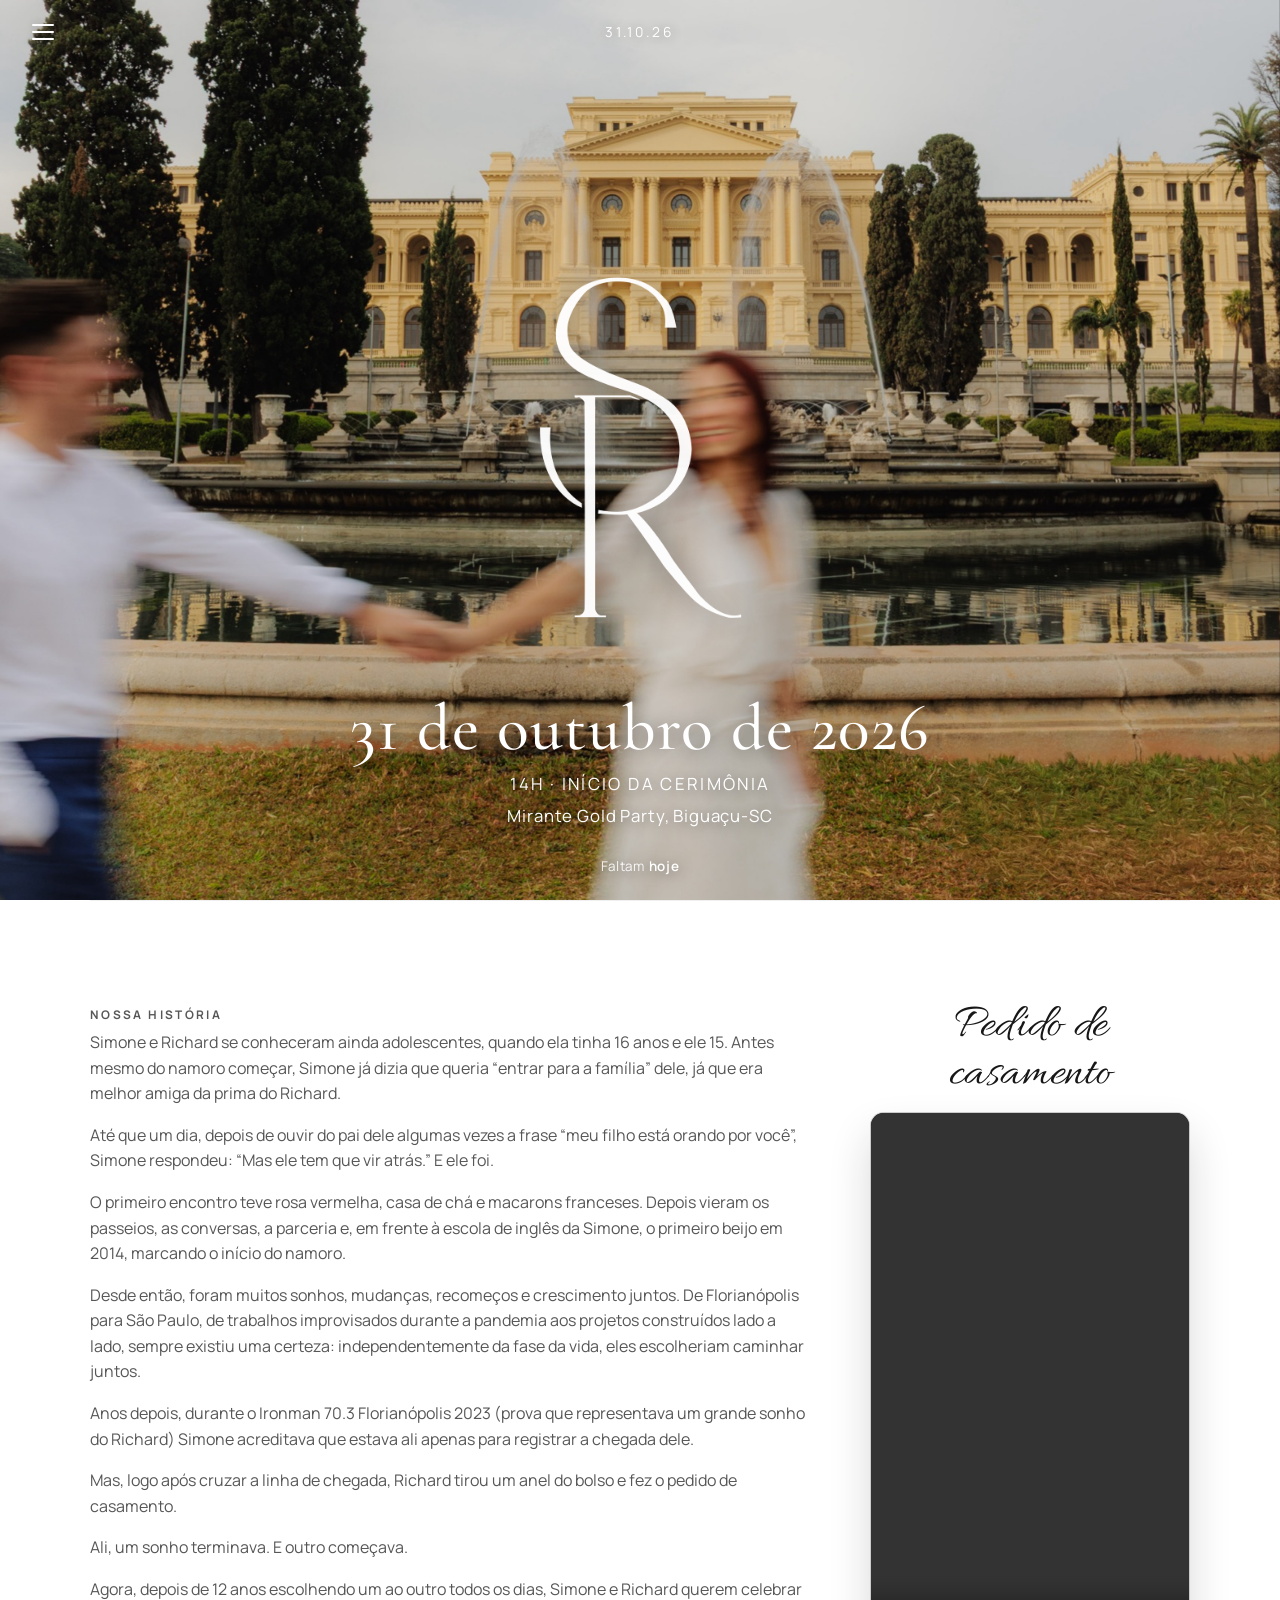
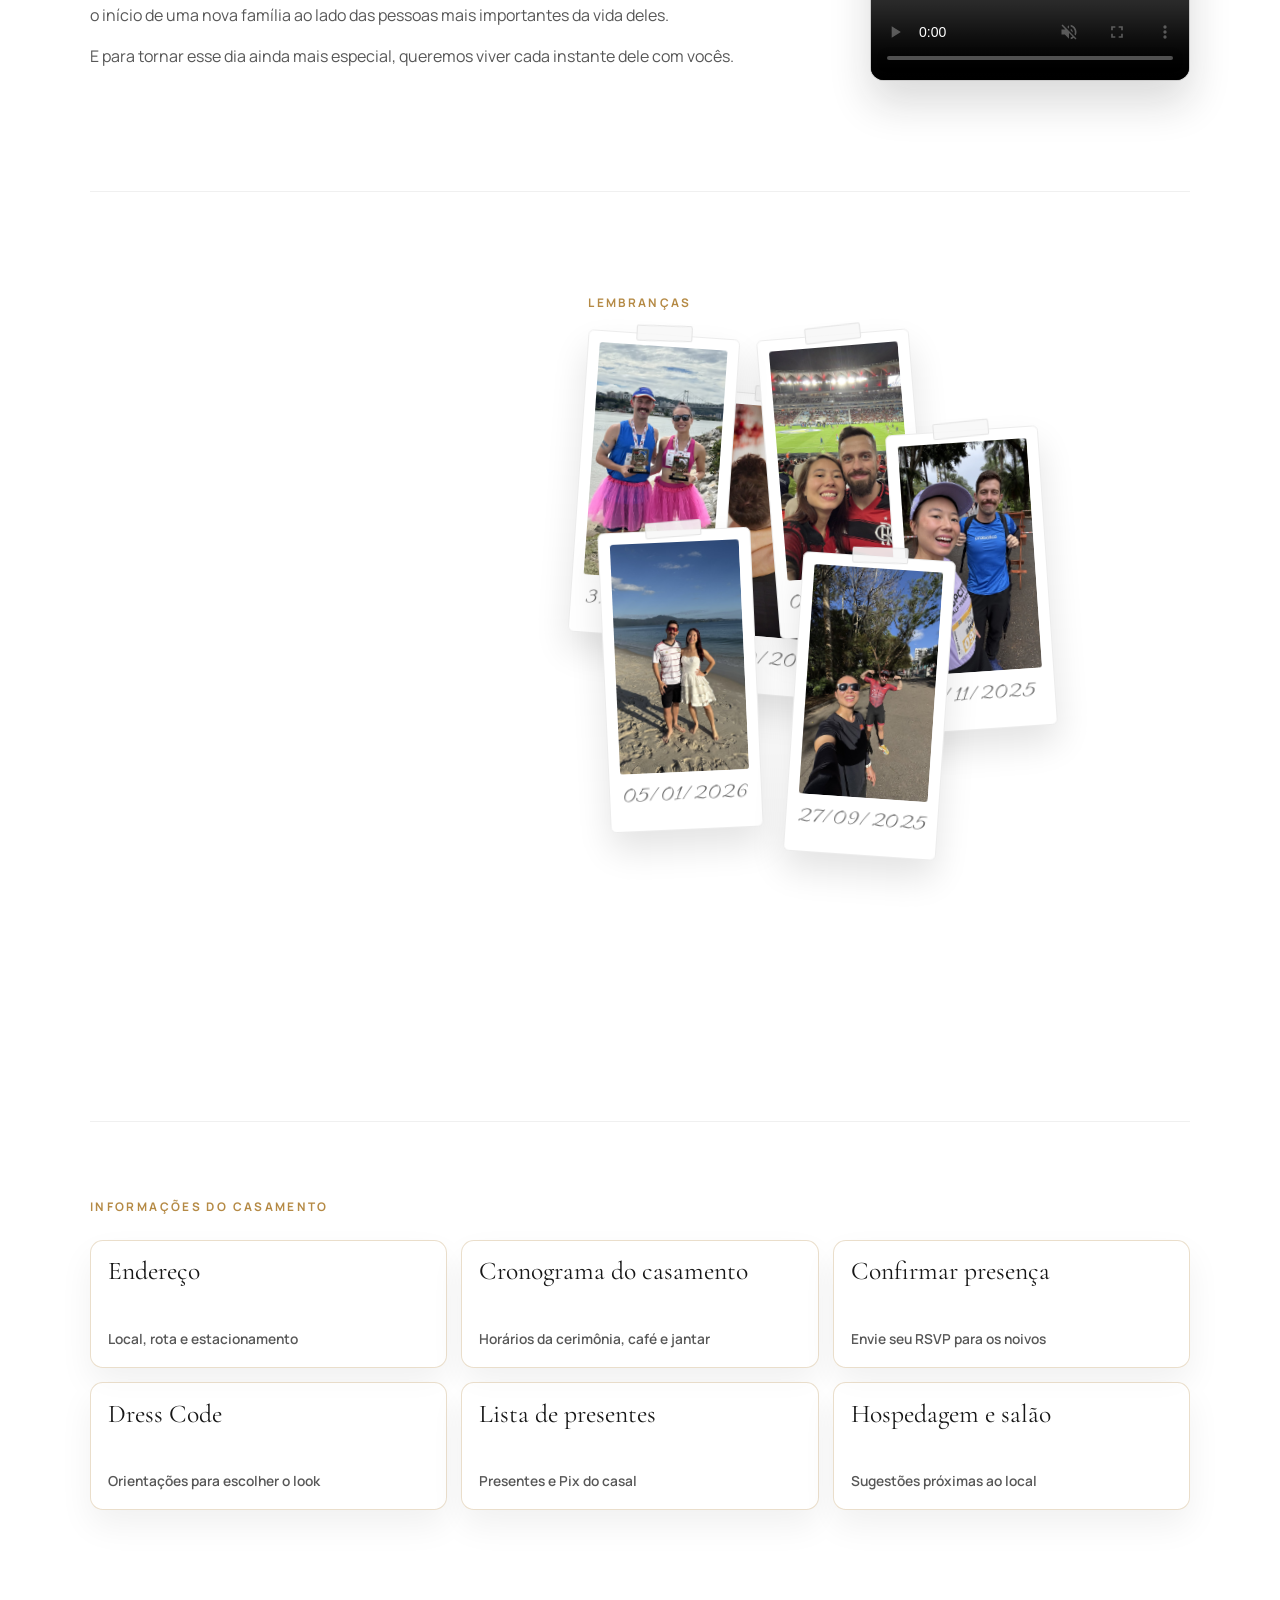
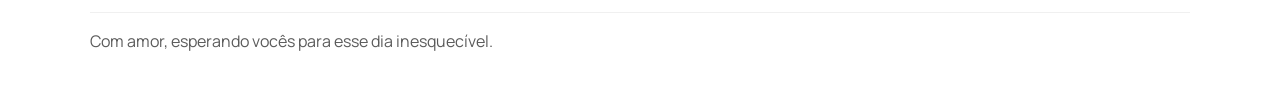
==== index.html @ 77980210 "Remove margens do slideshow da capa" ====
<!doctype html>
<html lang="pt-BR">
  <head>
    <meta charset="UTF-8" />
    <meta name="viewport" content="width=device-width, initial-scale=1.0" />
    <title>Nosso Casamento</title>
    <link rel="icon" type="image/png" href="assets/images/favicon-monograma-circulo.png" />
    <meta
      name="description"
      content="Site oficial do nosso casamento com programação, confirmação de presença, hospedagem, dress code e lista de presentes."
    />
    <link rel="preconnect" href="https://fonts.googleapis.com" />
    <link rel="preconnect" href="https://fonts.gstatic.com" crossorigin />
    <link
      href="https://fonts.googleapis.com/css2?family=Allura&family=Cormorant+Garamond:wght@400;500;600;700&family=Manrope:wght@400;500;600;700&display=swap"
      rel="stylesheet"
    />
    <link rel="stylesheet" href="styles.css?v=20260805-5" />
  </head>
  <body class="home-page">
    <header class="topbar">
      <button
        class="menu-toggle"
        id="menu-toggle"
        type="button"
        aria-label="Abrir menu"
        aria-controls="site-menu"
        aria-expanded="false"
      >
        <span></span>
        <span></span>
        <span></span>
      </button>
      <p class="topbar-date">31.10.26</p>
      <span class="topbar-spacer" aria-hidden="true"></span>
    </header>

    <div class="menu-overlay" id="menu-overlay"></div>
    <aside class="side-menu" id="site-menu" aria-hidden="true">
      <div class="side-menu-head">
        <p>Menu</p>
        <button id="menu-close" type="button" class="menu-close" aria-label="Fechar menu">
          Fechar
        </button>
      </div>
      <nav class="side-nav">
        <a href="nossa-historia.html">Nossa história</a>
        <a href="endereco.html">Endereço</a>
        <a href="cronograma-casamento.html">Cronograma do casamento</a>
        <a href="confirmar-presenca.html">Confirmar presença</a>
        <a href="dress-code.html">Dress Code</a>
        <a href="lista-presentes.html">Lista de presentes</a>
        <a href="hospedagem-salao.html">Hospedagem e salão</a>
      </nav>
    </aside>

    <main>
      <section id="inicio" class="hero">
        <div class="hero-slideshow" id="hero-slideshow" aria-hidden="true"></div>
        <img
          src="assets/images/monograma-branco.png"
          alt="Monograma do casal"
          class="hero-monogram"
          id="hero-monogram"
        />
        <div class="hero-copy">
          <h1 class="hero-date-title">31 de outubro de 2026</h1>
          <p class="hero-time">14h · início da cerimônia</p>
          <p class="hero-subtitle">Mirante Gold Party, Biguaçu-SC</p>
        </div>
        <p class="hero-countdown">Faltam <span id="countdown">carregando...</span></p>
      </section>

      <section id="nossa-historia" class="section story">
        <div class="story-layout">
          <div class="story-text reveal">
            <p class="eyebrow">Nossa história</p>
            <p>
              Simone e Richard se conheceram ainda adolescentes, quando ela tinha
              16 anos e ele 15. Antes mesmo do namoro começar, Simone já dizia que
              queria “entrar para a família” dele, já que era melhor amiga da
              prima do Richard.
            </p>
            <p>
              Até que um dia, depois de ouvir do pai dele algumas vezes a frase
              “meu filho está orando por você”, Simone respondeu: “Mas ele tem que
              vir atrás.” E ele foi.
            </p>
            <p>
              O primeiro encontro teve rosa vermelha, casa de chá e macarons
              franceses. Depois vieram os passeios, as conversas, a parceria e, em
              frente à escola de inglês da Simone, o primeiro beijo em 2014,
              marcando o início do namoro.
            </p>
            <p>
              Desde então, foram muitos sonhos, mudanças, recomeços e crescimento
              juntos. De Florianópolis para São Paulo, de trabalhos improvisados
              durante a pandemia aos projetos construídos lado a lado, sempre
              existiu uma certeza: independentemente da fase da vida, eles
              escolheriam caminhar juntos.
            </p>
            <p>
              Anos depois, durante o Ironman 70.3 Florianópolis 2023 (prova que
              representava um grande sonho do Richard) Simone acreditava que estava
              ali apenas para registrar a chegada dele.
            </p>
            <p>
              Mas, logo após cruzar a linha de chegada, Richard tirou um anel do
              bolso e fez o pedido de casamento.
            </p>
            <p>
              Ali, um sonho terminava. E outro começava.
            </p>
            <p>
              Agora, depois de 12 anos escolhendo um ao outro todos os dias, Simone
              e Richard querem celebrar o início de uma nova família ao lado das
              pessoas mais importantes da vida deles.
            </p>
            <p>
              E para tornar esse dia ainda mais especial, queremos viver cada
              instante dele com vocês.
            </p>
          </div>
          <figure class="proposal-video reveal delay-1">
            <figcaption>Pedido de casamento</figcaption>
            <video
              src="pedido de casamento.mp4"
              controls
              autoplay
              muted
              loop
              preload="metadata"
              playsinline
              aria-label="Vídeo do pedido de casamento"
            ></video>
          </figure>
        </div>
      </section>

      <section class="section memories-section reveal" aria-label="Lembranças do casal">
        <p class="eyebrow">Lembranças</p>
        <div class="memories">
          <figure class="memory-card memory-card-empty">
            <img class="memory-image" data-memory-photo alt="" />
            <p></p>
          </figure>
          <figure class="memory-card memory-card-empty">
            <img class="memory-image" data-memory-photo alt="" />
            <p></p>
          </figure>
          <figure class="memory-card memory-card-empty">
            <img class="memory-image" data-memory-photo alt="" />
            <p></p>
          </figure>
          <figure class="memory-card memory-card-empty">
            <img class="memory-image" data-memory-photo alt="" />
            <p></p>
          </figure>
          <figure class="memory-card memory-card-empty">
            <img class="memory-image" data-memory-photo alt="" />
            <p></p>
          </figure>
          <figure class="memory-card memory-card-empty">
            <img class="memory-image" data-memory-photo alt="" />
            <p></p>
          </figure>
        </div>
      </section>

      <section class="section home-links reveal" aria-label="Informações do casamento">
        <p class="eyebrow">Informações do casamento</p>
        <div class="home-links-grid">
          <a class="home-link-card" href="endereco.html">
            <span>Endereço</span>
            <strong>Local, rota e estacionamento</strong>
          </a>
          <a class="home-link-card" href="cronograma-casamento.html">
            <span>Cronograma do casamento</span>
            <strong>Horários da cerimônia, café e jantar</strong>
          </a>
          <a class="home-link-card" href="confirmar-presenca.html">
            <span>Confirmar presença</span>
            <strong>Envie seu RSVP para os noivos</strong>
          </a>
          <a class="home-link-card" href="dress-code.html">
            <span>Dress Code</span>
            <strong>Orientações para escolher o look</strong>
          </a>
          <a class="home-link-card" href="lista-presentes.html">
            <span>Lista de presentes</span>
            <strong>Presentes e Pix do casal</strong>
          </a>
          <a class="home-link-card" href="hospedagem-salao.html">
            <span>Hospedagem e salão</span>
            <strong>Sugestões próximas ao local</strong>
          </a>
        </div>
      </section>

    </main>

    <footer class="site-footer">
      <p>Com amor, esperando vocês para esse dia inesquecível.</p>
    </footer>

    <script src="script.js?v=20260805-5"></script>
  </body>
</html>
---- styles.css ----
:root {
  --white: #ffffff;
  --black: #171717;
  --text-soft: #575757;
  --line: #e8e8e8;
  --rose: #e5c1c8;
  --rose-deep: #caa2ac;
  --navy-soft: #d8e0f5;
  --gold: #b58a45;
  --section-spacing: clamp(4rem, 8vw, 7rem);
  --radius-lg: 1rem;
  --radius-xl: 1.3rem;
  --shadow-soft: 0 20px 45px rgba(0, 0, 0, 0.07);
}

*,
*::before,
*::after {
  box-sizing: border-box;
}

html {
  scroll-behavior: smooth;
}

body {
  margin: 0;
  font-family: "Manrope", "Avenir Next", "Segoe UI", sans-serif;
  background: linear-gradient(
    145deg,
    #ffffff 0%,
    #f7ecef 34%,
    #eef2fb 66%,
    #f6eee0 100%
  );
  background-attachment: fixed;
  color: var(--black);
  line-height: 1.6;
}

body.menu-open {
  overflow: hidden;
}

img {
  display: block;
  max-width: 100%;
}

h1,
h2,
h3 {
  margin: 0 0 0.8rem;
  line-height: 1.1;
  font-family: "Cormorant Garamond", Georgia, serif;
}

h1 {
  font-size: clamp(2.2rem, 7vw, 4.3rem);
}

h2 {
  font-size: clamp(1.9rem, 4vw, 3rem);
}

h3 {
  font-size: clamp(1.3rem, 2.8vw, 2rem);
}

p {
  margin: 0 0 1rem;
}

main {
  overflow: clip;
}

.detail-main {
  min-height: 100vh;
  padding-top: 4rem;
}

.topbar {
  position: fixed;
  top: 0;
  left: 0;
  right: 0;
  z-index: 100;
  height: 4rem;
  padding: 0 clamp(1rem, 3vw, 2rem);
  display: grid;
  grid-template-columns: 44px 1fr 44px;
  align-items: center;
  background: rgba(255, 255, 255, 0.94);
  border-bottom: 1px solid var(--line);
  backdrop-filter: blur(8px);
}

.menu-toggle {
  width: 44px;
  height: 44px;
  border: 0;
  background: transparent;
  display: inline-flex;
  flex-direction: column;
  justify-content: center;
  gap: 5px;
  cursor: pointer;
  padding: 0;
}

.menu-toggle span {
  width: 22px;
  height: 2px;
  background: #000;
  border-radius: 999px;
  transition: transform 0.24s ease, opacity 0.24s ease;
}

body.menu-open .menu-toggle span:nth-child(1) {
  transform: translateY(7px) rotate(45deg);
}

body.menu-open .menu-toggle span:nth-child(2) {
  opacity: 0;
}

body.menu-open .menu-toggle span:nth-child(3) {
  transform: translateY(-7px) rotate(-45deg);
}

.topbar-date {
  margin: 0;
  text-align: center;
  font-size: 0.86rem;
  letter-spacing: 0.22em;
  text-transform: uppercase;
  color: #444;
  text-decoration: none;
}

.topbar-spacer {
  width: 44px;
  height: 44px;
}

.home-page.is-over-hero .topbar {
  background: transparent;
  border-bottom: 0;
  backdrop-filter: none;
}

.home-page.is-over-hero .menu-toggle span {
  background: #fff;
  box-shadow: 0 1px 8px rgba(0, 0, 0, 0.3);
}

.home-page.is-over-hero .topbar-date {
  color: #fff;
  text-shadow: 0 1px 12px rgba(0, 0, 0, 0.42);
}

.menu-overlay {
  position: fixed;
  inset: 0;
  z-index: 70;
  background: rgba(18, 18, 18, 0.34);
  opacity: 0;
  pointer-events: none;
  transition: opacity 0.24s ease;
}

.side-menu {
  position: fixed;
  top: 0;
  left: 0;
  z-index: 80;
  width: min(88vw, 330px);
  height: 100%;
  background: #fff;
  border-right: 1px solid var(--line);
  transform: translateX(-105%);
  transition: transform 0.26s ease;
  display: flex;
  flex-direction: column;
  padding: 1.2rem 1rem 1.4rem;
}

body.menu-open .side-menu {
  transform: translateX(0);
}

body.menu-open .menu-overlay {
  opacity: 1;
  pointer-events: auto;
}

.side-menu-head {
  display: flex;
  justify-content: space-between;
  align-items: center;
  padding: 0.35rem 0.25rem 1.1rem;
  border-bottom: 1px solid var(--line);
}

.side-menu-head p {
  margin: 0;
  font-family: "Cormorant Garamond", serif;
  font-size: 1.5rem;
}

.menu-close {
  border: 0;
  background: transparent;
  color: #222;
  font-size: 0.9rem;
  cursor: pointer;
}

.side-nav {
  display: grid;
  gap: 0.45rem;
  margin-top: 1rem;
}

.side-nav a {
  color: #1c1c1c;
  text-decoration: none;
  padding: 0.7rem 0.75rem;
  border-radius: 0.7rem;
  border: 1px solid transparent;
  transition: border-color 0.22s ease, background 0.22s ease;
}

.side-nav a:hover,
.side-nav a:focus-visible,
.side-nav a[aria-current="page"] {
  border-color: #d8d8d8;
  background: #fafafa;
}

.hero {
  position: relative;
  min-height: 100vh;
  padding-top: 4rem;
  display: grid;
  place-items: center;
  background: transparent;
  overflow: hidden;
  isolation: isolate;
}

.hero-collage {
  position: absolute;
  inset: 0;
  z-index: 1;
  pointer-events: none;
}

.hero-slideshow {
  position: absolute;
  inset: 0;
  z-index: 1;
  pointer-events: none;
  background: #111;
}

.hero-slide {
  position: absolute;
  inset: 0;
  margin: 0;
  opacity: 0;
  transition: opacity 1.35s ease;
  will-change: opacity;
}

.hero-slide.is-active {
  opacity: 1;
}

.hero-slide img {
  display: block;
  width: 100%;
  height: 100%;
  object-fit: cover;
  object-position: center;
}

.hero-photo {
  --photo-x: 0px;
  --photo-y: 0px;
  --photo-r: 0deg;
  --hero-frame-pad: 0.4rem;
  --hero-frame-radius: 0.65rem;
  --hero-image-radius: 0.34rem;
  --hero-frame-border: 1px;
  position: absolute;
  top: 0;
  left: 0;
  margin: 0;
  padding: var(--hero-frame-pad);
  border-radius: var(--hero-frame-radius);
  border: var(--hero-frame-border) solid rgba(255, 255, 255, 0.72);
  background: rgba(255, 255, 255, 0.58);
  box-shadow: 0 12px 28px rgba(23, 23, 23, 0.2);
  transform: translate(var(--photo-x), var(--photo-y)) rotate(var(--photo-r));
  transform-origin: center;
  overflow: hidden;
  opacity: 1;
}

.hero-photo img {
  width: 100%;
  height: 100%;
  object-fit: contain;
  object-position: center;
  border-radius: var(--hero-image-radius);
  background: rgba(255, 255, 255, 0.35);
  filter: saturate(0.94) contrast(0.96);
}

.hero-smoke {
  position: absolute;
  inset: 0;
  z-index: 2;
  pointer-events: none;
  background:
    radial-gradient(circle at 12% 18%, rgba(255, 255, 255, 0.74), transparent 45%),
    radial-gradient(circle at 86% 22%, rgba(255, 255, 255, 0.68), transparent 43%),
    radial-gradient(circle at 52% 68%, rgba(255, 255, 255, 0.64), transparent 52%),
    linear-gradient(
      180deg,
      rgba(255, 255, 255, 0.42) 0%,
      rgba(255, 255, 255, 0.56) 45%,
      rgba(255, 255, 255, 0.64) 100%
    );
  backdrop-filter: blur(2.2px);
}

.hero-monogram {
  position: absolute;
  top: 50%;
  left: 50%;
  width: min(55vw, 440px);
  transform: translate(-50%, -50%);
  transform-origin: center;
  transition: transform 0.2s linear, opacity 0.2s linear;
  opacity: 0.96;
  z-index: 3;
  filter: drop-shadow(0 2px 14px rgba(0, 0, 0, 0.42));
}

.hero-copy {
  margin-top: min(62vh, 36rem);
  text-align: center;
  position: relative;
  z-index: 4;
}

.hero-date-title {
  margin-bottom: 0.4rem;
  font-size: clamp(2rem, 5.8vw, 4.1rem);
  letter-spacing: 0.02em;
  font-weight: 500;
  color: #fff;
  text-shadow: 0 2px 18px rgba(0, 0, 0, 0.48);
}

.hero-time {
  margin: 0 0 0.35rem;
  font-size: clamp(0.9rem, 1.9vw, 1.05rem);
  letter-spacing: 0.14em;
  text-transform: uppercase;
  color: #fff;
  text-shadow: 0 2px 14px rgba(0, 0, 0, 0.48);
}

.hero-eyebrow {
  margin: 0 0 0.2rem;
  text-transform: uppercase;
  letter-spacing: 0.22em;
  font-size: 0.74rem;
  color: #5f5f5f;
}

.hero-subtitle {
  margin: 0;
  font-size: clamp(0.9rem, 2vw, 1.05rem);
  letter-spacing: 0.05em;
  color: #fff;
  text-shadow: 0 2px 14px rgba(0, 0, 0, 0.48);
}

.hero-countdown {
  position: absolute;
  bottom: 1.4rem;
  margin: 0;
  font-size: 0.84rem;
  color: rgba(255, 255, 255, 0.9);
  letter-spacing: 0.05em;
  z-index: 4;
  text-shadow: 0 2px 14px rgba(0, 0, 0, 0.5);
}

.hero-countdown span {
  color: #fff;
  font-weight: 600;
}

.section {
  width: min(1100px, 92vw);
  margin: 0 auto;
  padding: var(--section-spacing) 0;
  border-top: 1px solid #f0f0f0;
  scroll-margin-top: 5rem;
}

.detail-section {
  border-top: 0;
}

.tab-section[hidden] {
  display: none;
}

.section.is-active {
  animation: tabSectionEnter 0.42s ease both;
}

@keyframes tabSectionEnter {
  from {
    opacity: 0;
    transform: translateY(14px);
  }

  to {
    opacity: 1;
    transform: translateY(0);
  }
}

.eyebrow {
  margin: 0 0 0.3rem;
  font-size: 0.74rem;
  letter-spacing: 0.2em;
  text-transform: uppercase;
  color: var(--gold);
  font-weight: 700;
}

.intro {
  max-width: 68ch;
  color: var(--text-soft);
}

.story {
  display: block;
}

.story-layout {
  display: grid;
  grid-template-columns: minmax(0, 1fr) minmax(230px, 320px);
  gap: clamp(1.6rem, 4vw, 3.4rem);
  align-items: center;
}

.story-text {
  max-width: 720px;
}

.story-text p {
  color: var(--text-soft);
}

.proposal-video {
  width: min(100%, 320px);
  margin: 0;
  justify-self: center;
  position: sticky;
  top: 5.4rem;
  text-align: center;
}

.proposal-video figcaption {
  margin: 0 0 0.8rem;
  font-family: "Allura", "Brush Script MT", cursive;
  font-size: clamp(2rem, 4vw, 3rem);
  line-height: 1;
  color: #171717;
}

.proposal-video video {
  width: 100%;
  aspect-ratio: 9 / 16;
  object-fit: cover;
  border-radius: 0.85rem;
  border: 1px solid rgba(255, 255, 255, 0.78);
  background: #111;
  box-shadow: 0 22px 42px rgba(23, 23, 23, 0.16);
}

.home-links {
  padding-top: clamp(3rem, 6vw, 5rem);
}

.home-links h2 {
  max-width: 720px;
}

.home-links-grid {
  display: grid;
  grid-template-columns: repeat(3, minmax(0, 1fr));
  gap: 0.9rem;
  margin-top: 1.4rem;
}

.home-link-card {
  min-height: 128px;
  display: grid;
  align-content: space-between;
  gap: 1rem;
  padding: 1.05rem;
  border: 1px solid rgba(181, 138, 69, 0.28);
  border-radius: 0.8rem;
  background: rgba(255, 255, 255, 0.58);
  color: #171717;
  text-decoration: none;
  box-shadow: 0 16px 34px rgba(23, 23, 23, 0.06);
  transition: transform 0.22s ease, border-color 0.22s ease, background 0.22s ease;
}

.home-link-card:hover,
.home-link-card:focus-visible {
  transform: translateY(-3px);
  border-color: rgba(181, 138, 69, 0.58);
  background: rgba(255, 255, 255, 0.82);
}

.home-link-card span {
  font-family: "Cormorant Garamond", Georgia, serif;
  font-size: clamp(1.35rem, 2vw, 1.75rem);
  line-height: 1.08;
}

.home-link-card strong {
  color: var(--text-soft);
  font-size: 0.86rem;
  font-weight: 600;
}

.memories-section {
  overflow: hidden;
}

.memories-section .eyebrow {
  text-align: center;
}

.memories {
  position: relative;
  min-height: 700px;
  contain: layout paint style;
}

.memory-card {
  position: absolute;
  left: 0;
  top: 0;
  transform: translate3d(
      calc(var(--memory-x, 0px) + var(--memory-float-x, 0px)),
      calc(var(--memory-y, 0px) + var(--memory-float-y, 0px)),
      0
    )
    rotate(calc(var(--memory-rotate, 0deg) + var(--memory-float-rotate, 0deg)))
    scale(var(--memory-scale, 1));
  background: #fff;
  border-radius: 0.35rem;
  padding: 0.68rem 0.68rem 1.35rem;
  border: 1px solid #ececec;
  box-shadow: 0 18px 35px rgba(0, 0, 0, 0.11);
  transition: transform 0.95s cubic-bezier(0.22, 0.84, 0.2, 1), opacity 0.75s ease;
  will-change: transform, opacity;
}

.memory-card::before {
  content: "";
  position: absolute;
  top: -10px;
  left: 50%;
  width: 56px;
  height: 16px;
  border-radius: 2px;
  background: rgba(247, 247, 247, 0.88);
  border: 1px solid rgba(226, 226, 226, 0.9);
  transform: translateX(-50%) rotate(-2deg);
}

.memory-card.memory-card-empty {
  opacity: 0.6;
}

.memory-card.is-fading {
  opacity: 0;
  --memory-scale: 0.95;
}

.memory-image {
  width: var(--photo-width, 210px);
  height: var(--photo-height, auto);
  max-width: 100%;
  max-height: 300px;
  object-fit: contain;
  border-radius: 0.2rem;
  background: #f6f6f6;
  transition: opacity 0.55s ease, filter 0.55s ease, transform 0.55s ease;
  will-change: opacity, filter, transform;
}

.memory-image.is-changing {
  opacity: 0;
  filter: blur(2px);
  transform: scale(0.985);
}

.memory-card p {
  margin: 0.72rem 0 0.08rem;
  font-size: 1.45rem;
  font-family: "Allura", "Brush Script MT", cursive;
  line-height: 1;
  font-weight: 400;
  text-align: center;
  letter-spacing: 0.02em;
  text-transform: none;
  color: #686868;
}

.details-list {
  margin: 0 0 1.4rem;
  padding-left: 1.1rem;
}

.details-list li {
  margin-bottom: 0.35rem;
}

.address-layout {
  display: grid;
  grid-template-columns: minmax(0, 1fr) minmax(280px, 430px);
  gap: clamp(1.3rem, 4vw, 3rem);
  align-items: start;
}

.address-content {
  min-width: 0;
}

.address-photo {
  margin: 0;
  position: sticky;
  top: 5.4rem;
}

.address-photo img {
  width: 100%;
  aspect-ratio: 4 / 5;
  object-fit: cover;
  border-radius: var(--radius-xl);
  border: 1px solid rgba(255, 255, 255, 0.78);
  box-shadow: var(--shadow-soft);
}

.map-card {
  margin-top: 1.2rem;
  overflow: hidden;
  border: 1px solid rgba(232, 232, 232, 0.9);
  border-radius: var(--radius-lg);
  background: #fff;
  box-shadow: var(--shadow-soft);
}

.map-card iframe {
  display: block;
  width: 100%;
  min-height: 310px;
  border: 0;
}

.timeline {
  margin-top: 1.1rem;
  border-left: 1px solid #e5e5e5;
  padding-left: 1.2rem;
}

.timeline-item {
  display: grid;
  grid-template-columns: 80px 1fr;
  gap: 1rem;
  padding: 1rem 0 1.3rem;
  border-bottom: 1px solid #efefef;
}

.timeline-time {
  font-family: "Cormorant Garamond", serif;
  font-size: 1.55rem;
}

.timeline-item p {
  color: var(--text-soft);
}

.rsvp {
  background: #fcfcfc;
  border: 1px solid #ebebeb;
  border-radius: var(--radius-xl);
  padding: clamp(1.3rem, 4vw, 2rem);
}

.rsvp-layout {
  display: grid;
  grid-template-columns: minmax(0, 1fr) minmax(245px, 330px);
  gap: clamp(1.1rem, 3vw, 2rem);
  align-items: start;
}

.rsvp-content {
  min-width: 0;
}

.rsvp-side {
  display: grid;
  gap: 1rem;
}

.rsvp-form {
  max-width: 650px;
  margin-top: 1rem;
  display: grid;
  gap: 0.72rem;
}

.rsvp-form label {
  font-size: 0.9rem;
}

.rsvp-form input,
.rsvp-form select,
.rsvp-form textarea {
  width: 100%;
  font: inherit;
  padding: 0.75rem 0.85rem;
  border: 1px solid #ddd;
  border-radius: 0.64rem;
  background: #fff;
}

.rsvp-form select:disabled,
.rsvp-form button:disabled {
  cursor: not-allowed;
  opacity: 0.45;
}

.field-hint {
  margin: -0.38rem 0 0.15rem;
  color: #686868;
  font-size: 0.82rem;
}

.field-hint.success {
  color: #2f7d4a;
}

.field-hint.error {
  color: #b13e47;
}

.feedback {
  margin: 0.1rem 0 0;
  min-height: 1.4rem;
  font-size: 0.9rem;
}

.feedback.success {
  color: #2f7d4a;
}

.feedback.error {
  color: #b13e47;
}

.rsvp-note {
  margin: 0.2rem 0 0;
  color: #5f5f5f;
  font-size: 0.86rem;
}

.rsvp-deadline {
  margin: 0;
  padding: 1rem 1.1rem;
  border: 1px solid rgba(181, 138, 69, 0.28);
  border-radius: 0.9rem;
  background: rgba(255, 255, 255, 0.72);
  box-shadow: 0 16px 34px rgba(23, 23, 23, 0.06);
  position: sticky;
  top: 5.4rem;
}

.rsvp-deadline span {
  display: block;
  color: var(--gold);
  font-size: 0.74rem;
  font-weight: 700;
  letter-spacing: 0.16em;
  text-transform: uppercase;
}

.rsvp-deadline strong {
  display: block;
  margin-top: 0.35rem;
  font-family: "Cormorant Garamond", Georgia, serif;
  font-size: clamp(1.55rem, 3vw, 2.25rem);
  line-height: 1.05;
}

.rsvp-deadline p {
  margin: 0.65rem 0 0;
  color: var(--text-soft);
}

.rsvp-deadline b {
  color: #171717;
  font-weight: 700;
}

.color-rules {
  display: grid;
  grid-template-columns: repeat(2, minmax(0, 1fr));
  gap: 0.95rem;
  margin-top: 1.2rem;
}

.color-chip {
  min-height: 140px;
  border: 1px solid #ececec;
  border-radius: 0.95rem;
  padding: 1rem;
  display: grid;
  align-content: center;
}

.color-chip span {
  font-size: 0.75rem;
  letter-spacing: 0.14em;
  text-transform: uppercase;
}

.color-chip strong {
  margin-top: 0.35rem;
  font-size: 1.2rem;
}

.avoid-rose {
  background: linear-gradient(140deg, #f5d8de, var(--rose));
}

.avoid-blue {
  background: linear-gradient(140deg, #e1e8f9, var(--navy-soft));
}

.gift-shop {
  display: grid;
  grid-template-columns: repeat(3, minmax(0, 1fr));
  gap: 1rem;
  margin-top: 1.7rem;
}

.gift-shop[hidden] {
  display: none;
}

.gift-product-card,
.suggestion-card {
  border: 1px solid #ebebeb;
  background: #fff;
  border-radius: var(--radius-lg);
  padding: 1.2rem;
  box-shadow: var(--shadow-soft);
}

.gift-product-card {
  min-height: 100%;
  display: grid;
  gap: 0.9rem;
}

.gift-product-media {
  width: 100%;
  aspect-ratio: 1 / 1;
  border-radius: 0.9rem;
  display: grid;
  place-items: center;
  overflow: hidden;
  position: relative;
  isolation: isolate;
  background: #fff;
  border: 1px solid rgba(232, 232, 232, 0.9);
}

.gift-product-media::before {
  content: none;
}

.gift-product-media span {
  width: min(72%, 132px);
  aspect-ratio: 1;
  border-radius: 999px;
  display: grid;
  place-items: center;
  background: rgba(255, 255, 255, 0.54);
  color: rgba(23, 23, 23, 0.78);
  font-family: "Cormorant Garamond", Georgia, serif;
  font-size: clamp(2.2rem, 5vw, 4rem);
  line-height: 1;
  box-shadow: inset 0 0 0 1px rgba(255, 255, 255, 0.65);
}

.gift-product-media img {
  width: 100%;
  height: 100%;
  object-fit: contain;
  padding: 1rem;
}

.gift-product-card h3 {
  margin-bottom: 0;
  font-size: clamp(1.3rem, 2.2vw, 1.75rem);
}

.gift-price {
  margin: -0.35rem 0 0;
  color: var(--gold);
  font-weight: 800;
  letter-spacing: 0.02em;
}

.gift-product-card .btn {
  width: 100%;
  align-self: end;
}

.modal-backdrop {
  position: fixed;
  inset: 0;
  z-index: 60;
  display: grid;
  place-items: center;
  padding: 1.2rem;
  background: rgba(23, 23, 23, 0.42);
  opacity: 0;
  pointer-events: none;
  transition: opacity 0.2s ease;
}

.modal-backdrop.is-open {
  opacity: 1;
  pointer-events: auto;
}

.gift-modal {
  width: min(560px, 100%);
  max-height: min(86vh, 760px);
  overflow: auto;
  position: relative;
  border-radius: var(--radius-xl);
  background: linear-gradient(145deg, #fff, #fff8f9 52%, #f7f9ff);
  border: 1px solid rgba(255, 255, 255, 0.78);
  padding: clamp(1.2rem, 4vw, 2rem);
  box-shadow: 0 26px 80px rgba(23, 23, 23, 0.22);
}

.modal-close {
  position: absolute;
  top: 0.8rem;
  right: 0.8rem;
  width: 2.3rem;
  height: 2.3rem;
  border: 1px solid #e7e7e7;
  border-radius: 999px;
  background: #fff;
  color: #171717;
  font-size: 1.4rem;
  line-height: 1;
  cursor: pointer;
}

.gift-modal-copy {
  color: var(--text-soft);
}

.gift-buyer-label {
  display: block;
  margin: 0.8rem 0 0.38rem;
  font-size: 0.88rem;
  font-weight: 700;
}

.gift-buyer-input {
  width: 100%;
  font: inherit;
  padding: 0.78rem 0.88rem;
  border: 1px solid #ddd;
  border-radius: 0.64rem;
  background: #fff;
}

.gift-payment {
  margin-top: 1rem;
  padding-top: 1rem;
  border-top: 1px solid #eee;
}

.gift-card-payment {
  width: 100%;
}

.gift-card-payment.is-disabled {
  pointer-events: none;
  opacity: 0.48;
}

.gift-pix-area {
  margin-top: 1rem;
}

.pix-copy-row {
  display: grid;
  grid-template-columns: minmax(0, 1fr) auto;
  gap: 0.6rem;
}

.gift-list ul,
.suggestion-card ul {
  margin: 0.75rem 0 0;
  padding-left: 1rem;
}

.suggestion-card li {
  margin-bottom: 0.3rem;
  color: var(--text-soft);
}

.qr-placeholder {
  margin: 1rem 0;
  width: min(230px, 100%);
  aspect-ratio: 1;
  border-radius: 0.8rem;
  border: 1px dashed #b7b7b7;
  background: #fafafa;
  display: grid;
  place-items: center;
  text-align: center;
  padding: 1rem;
}

.qr-placeholder span {
  max-width: 14ch;
  font-size: 0.86rem;
  color: #575757;
  font-weight: 600;
}

.pix-key {
  margin: 0;
  font-size: 0.9rem;
  color: #555;
}

.suggestion-grid {
  display: grid;
  grid-template-columns: repeat(2, minmax(0, 1fr));
  gap: 1rem;
  margin-top: 1rem;
}

.travel-card {
  max-width: 680px;
  margin-top: 1.2rem;
}

.detail-visual-layout {
  display: grid;
  grid-template-columns: minmax(0, 1fr) minmax(280px, 430px);
  gap: clamp(1.3rem, 4vw, 3rem);
  align-items: start;
}

.detail-side-photo {
  margin: 0;
  position: sticky;
  top: 5.4rem;
}

.detail-side-photo img {
  width: 100%;
  aspect-ratio: 4 / 5;
  object-fit: cover;
  border-radius: var(--radius-xl);
  border: 1px solid rgba(255, 255, 255, 0.78);
  box-shadow: var(--shadow-soft);
}

.rsvp-photo {
  position: static;
}

.btn {
  display: inline-flex;
  align-items: center;
  justify-content: center;
  text-decoration: none;
  border: 0;
  border-radius: 999px;
  padding: 0.78rem 1.3rem;
  font-size: 0.92rem;
  font-weight: 600;
  cursor: pointer;
  transition: transform 0.2s ease, background 0.2s ease;
}

.btn:hover,
.btn:focus-visible {
  transform: translateY(-2px);
}

.btn-primary {
  background: #121212;
  color: #fff;
}

.btn-outline {
  border: 1px solid #121212;
  background: transparent;
  color: #121212;
}

.site-footer {
  width: min(1100px, 92vw);
  margin: 0 auto 2rem;
  border-top: 1px solid #f0f0f0;
  padding-top: 1rem;
}

.site-footer p {
  margin: 0;
  color: #5b5b5b;
}

.reveal {
  opacity: 0;
  transform: translateY(18px);
  transition: opacity 0.64s ease, transform 0.64s ease;
}

.reveal.in-view {
  opacity: 1;
  transform: translateY(0);
}

.delay-1 {
  transition-delay: 0.08s;
}

.delay-2 {
  transition-delay: 0.16s;
}

.delay-3 {
  transition-delay: 0.24s;
}

@media (max-width: 1100px) {
  .home-links-grid,
  .gift-shop {
    grid-template-columns: repeat(2, minmax(0, 1fr));
  }
}

@media (max-width: 920px) {
  .hero-monogram {
    width: min(72vw, 380px);
  }

  .hero-copy {
    margin-top: min(56vh, 30rem);
  }

  .story-layout,
  .address-layout,
  .detail-visual-layout,
  .rsvp-layout,
  .suggestion-grid,
  .home-links-grid {
    grid-template-columns: 1fr;
  }

  .proposal-video,
  .address-photo,
  .detail-side-photo,
  .rsvp-deadline {
    width: min(100%, 300px);
    position: static;
  }

  .address-photo {
    width: 100%;
    max-width: 520px;
  }

  .detail-side-photo {
    width: 100%;
    max-width: 520px;
  }

  .address-photo img,
  .detail-side-photo img {
    aspect-ratio: 4 / 3;
  }

  .rsvp-deadline {
    width: 100%;
    max-width: 650px;
  }

  .memories {
    min-height: auto;
    display: grid;
    grid-template-columns: repeat(2, minmax(0, 1fr));
    gap: 0.85rem;
  }

  .memory-card {
    position: relative;
    width: 100%;
    --photo-width: 100%;
    --photo-height: auto;
    top: auto;
    left: auto;
    transform: none !important;
  }

  .color-rules {
    grid-template-columns: 1fr;
  }
}

@media (max-width: 560px) {
  .topbar {
    height: 3.8rem;
  }

  .topbar-date {
    font-size: 0.78rem;
    letter-spacing: 0.16em;
  }

  .hero-monogram {
    width: min(84vw, 350px);
  }

  .hero-copy {
    margin-top: min(58vh, 27rem);
    padding-inline: 0.5rem;
  }

  .hero-date-title {
    font-size: clamp(1.8rem, 10vw, 2.6rem);
  }

  .hero-countdown {
    font-size: 0.78rem;
  }

  .home-link-card {
    min-height: 112px;
  }

  .gift-shop {
    grid-template-columns: 1fr;
  }

  .pix-copy-row {
    grid-template-columns: 1fr;
  }

  .timeline-item {
    grid-template-columns: 70px 1fr;
  }

  .memories {
    grid-template-columns: 1fr;
  }
}

@media (prefers-reduced-motion: reduce) {
  .memory-card,
  .memory-image {
    transition: none !important;
  }
}
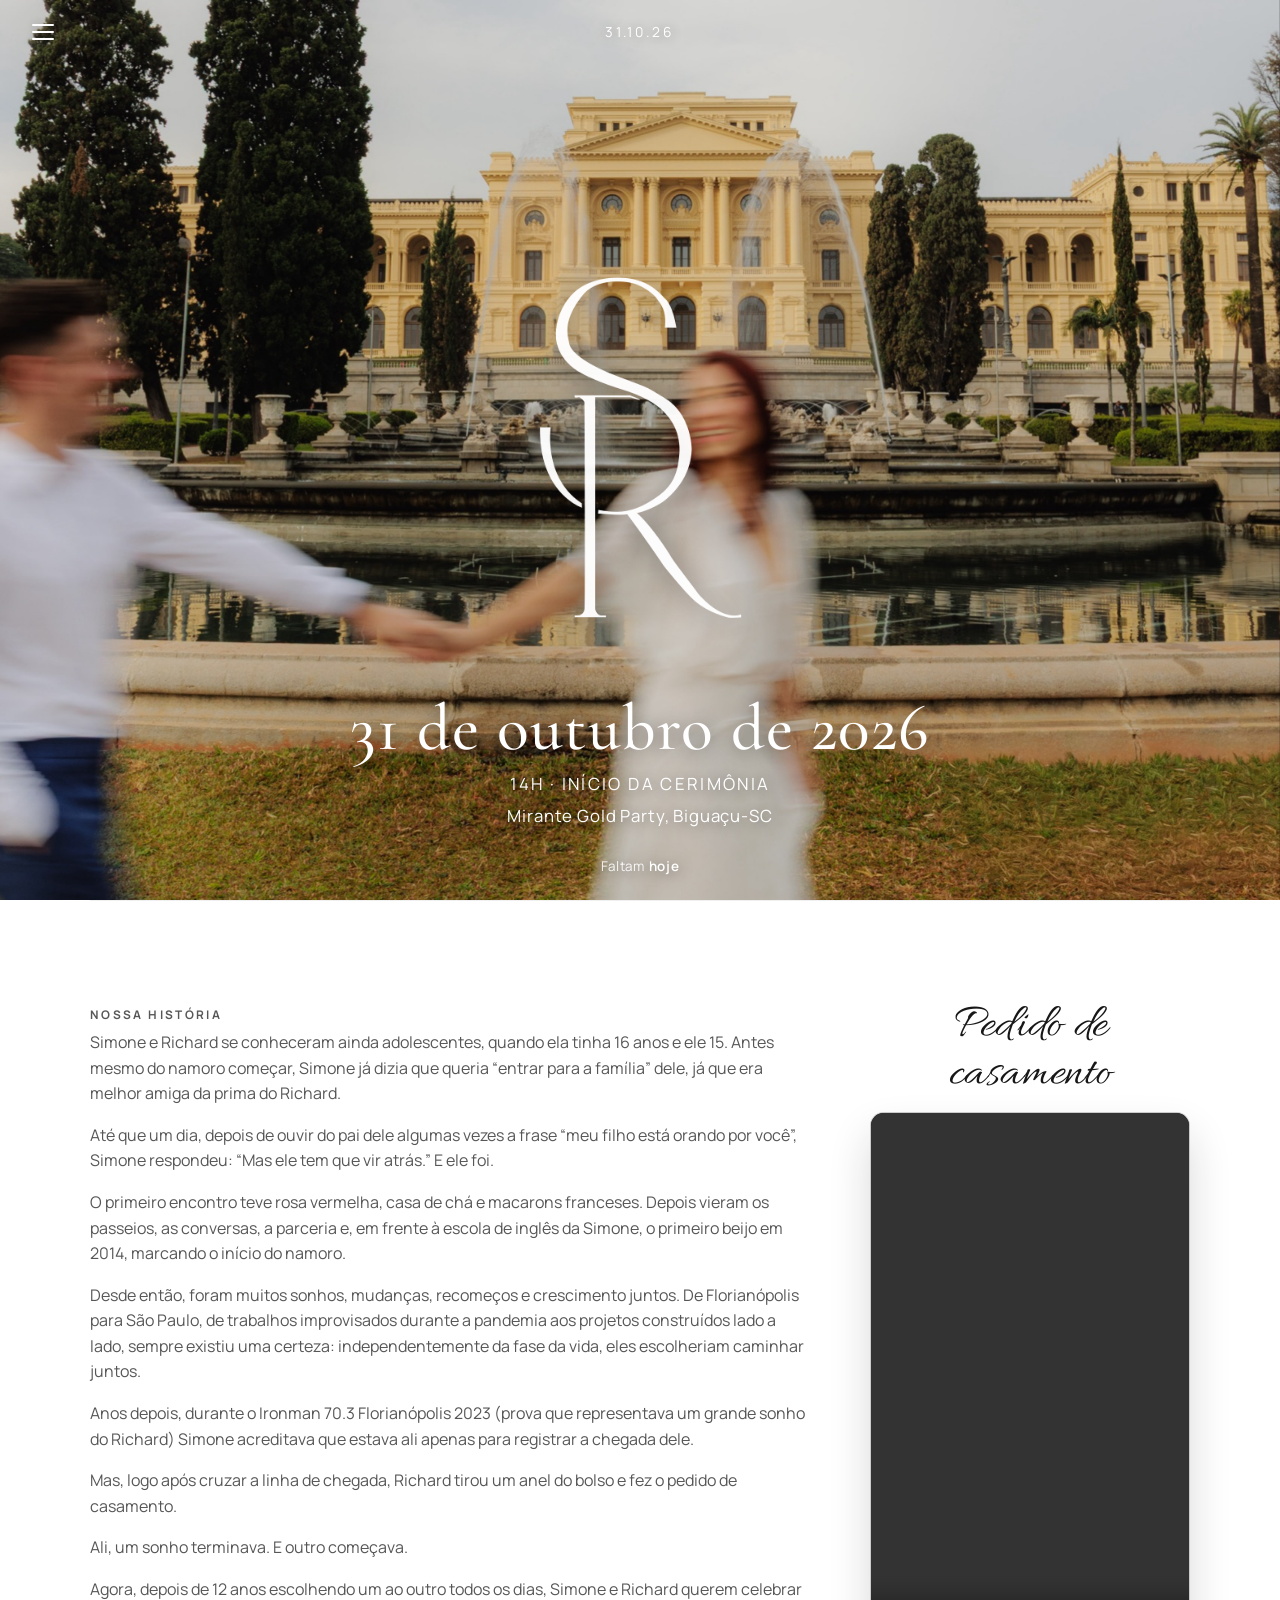
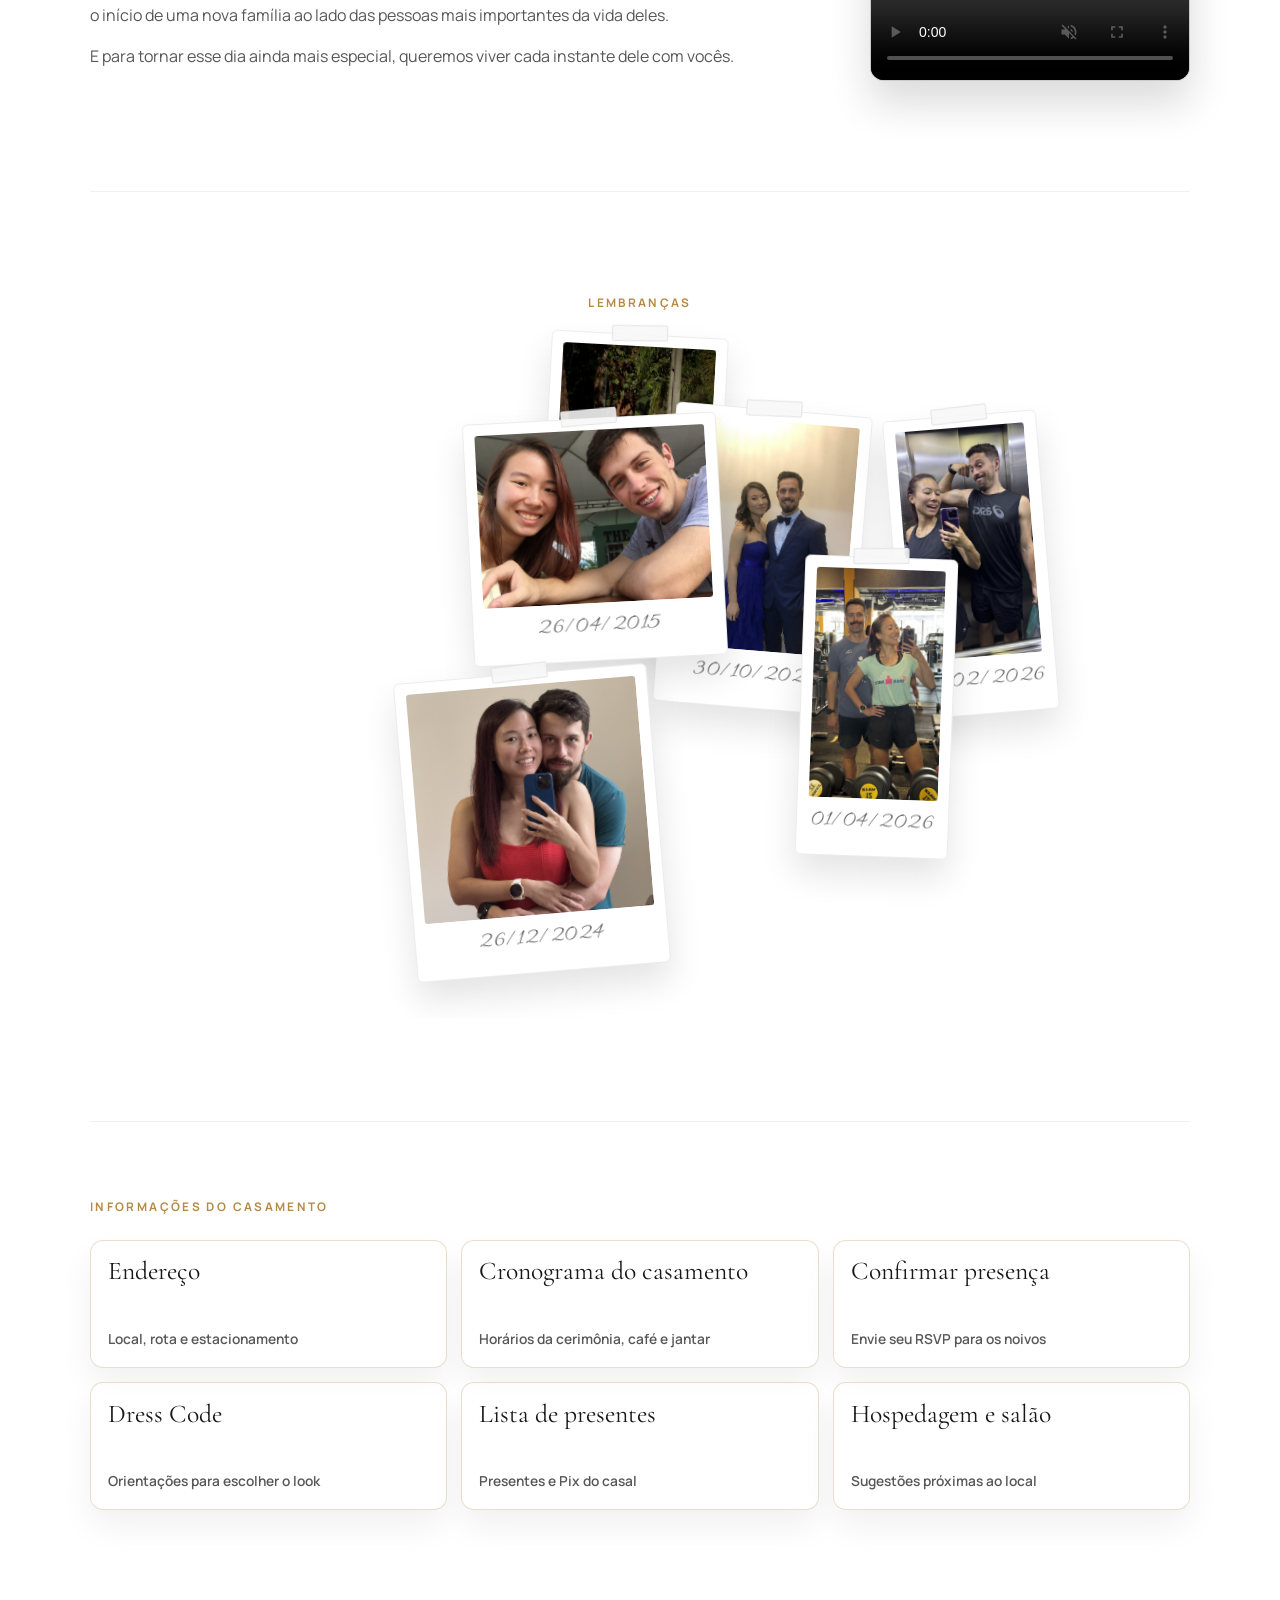
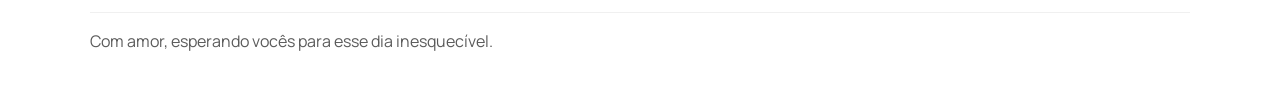
==== commit 78496934: "Adiciona duas fotos ao slideshow da capa" ====
--- a/index.html
+++ b/index.html
@@ -15,7 +15,7 @@
       href="https://fonts.googleapis.com/css2?family=Allura&family=Cormorant+Garamond:wght@400;500;600;700&family=Manrope:wght@400;500;600;700&display=swap"
       rel="stylesheet"
     />
-    <link rel="stylesheet" href="styles.css?v=20260805-5" />
+    <link rel="stylesheet" href="styles.css?v=20260805-6" />
   </head>
   <body class="home-page">
     <header class="topbar">
@@ -203,6 +203,6 @@
       <p>Com amor, esperando vocês para esse dia inesquecível.</p>
     </footer>
 
-    <script src="script.js?v=20260805-5"></script>
+    <script src="script.js?v=20260805-6"></script>
   </body>
 </html>
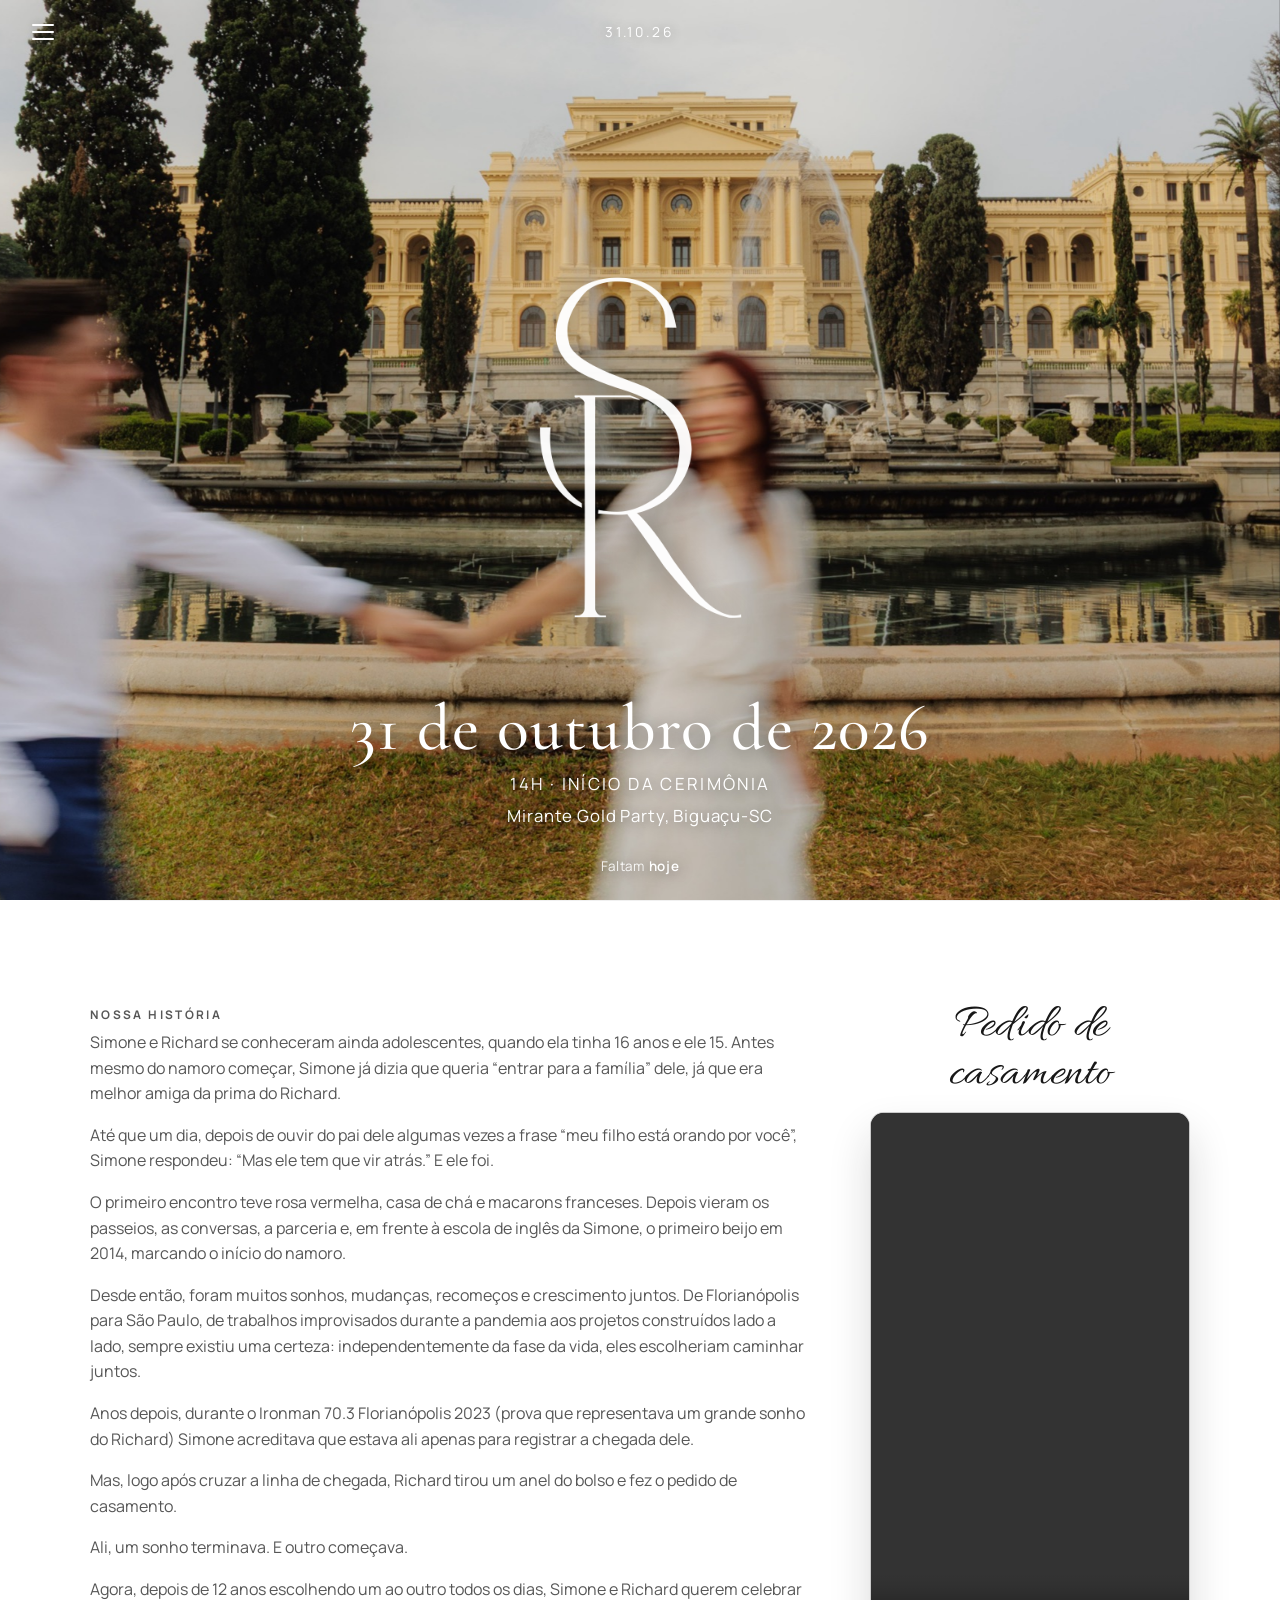
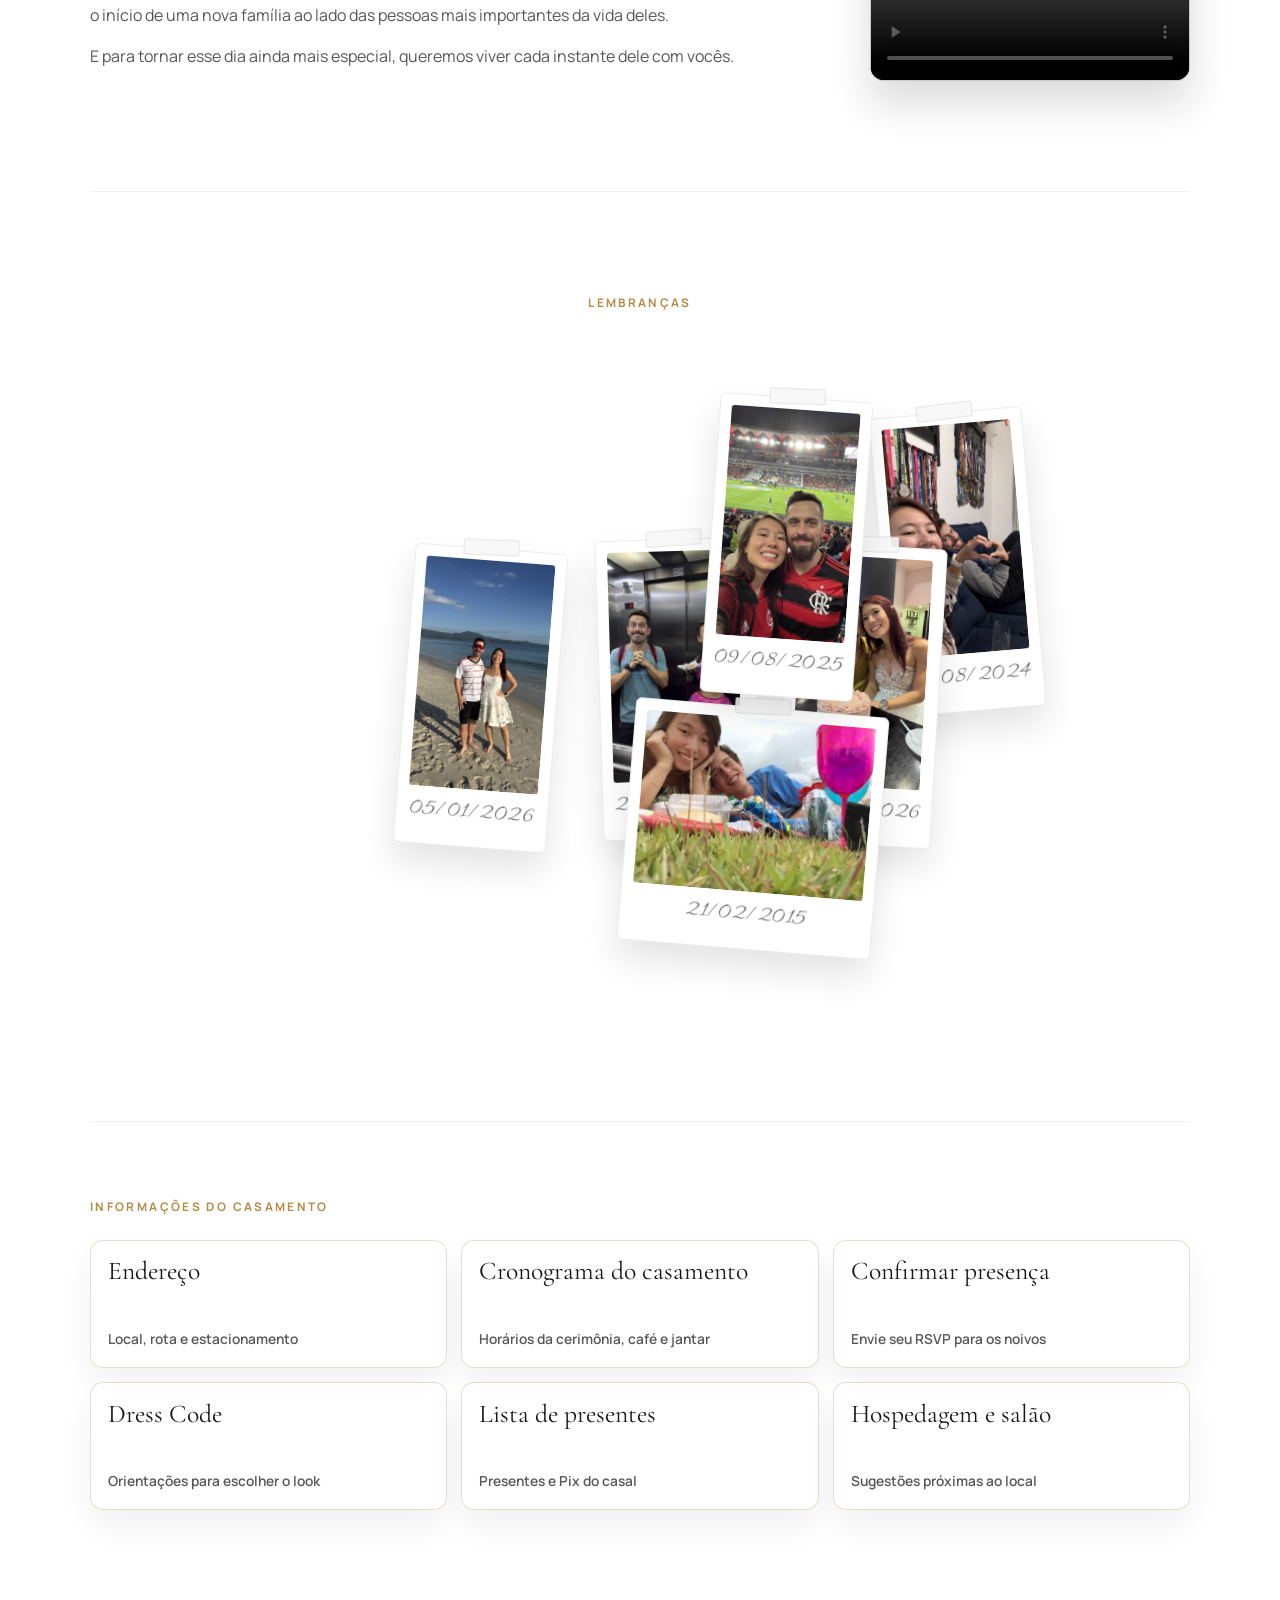
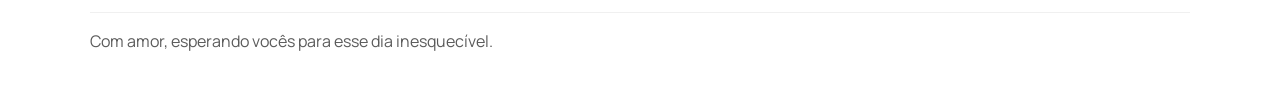
==== commit b9108db9: "Adiciona hotel recomendado" ====
--- a/index.html
+++ b/index.html
@@ -15,7 +15,7 @@
       href="https://fonts.googleapis.com/css2?family=Allura&family=Cormorant+Garamond:wght@400;500;600;700&family=Manrope:wght@400;500;600;700&display=swap"
       rel="stylesheet"
     />
-    <link rel="stylesheet" href="styles.css?v=20260805-6" />
+    <link rel="stylesheet" href="styles.css?v=20260820-1" />
   </head>
   <body class="home-page">
     <header class="topbar">
@@ -203,6 +203,6 @@
       <p>Com amor, esperando vocês para esse dia inesquecível.</p>
     </footer>
 
-    <script src="script.js?v=20260805-6"></script>
+    <script src="script.js?v=20260820-1"></script>
   </body>
 </html>
--- a/styles.css
+++ b/styles.css
@@ -548,6 +548,59 @@
   font-weight: 600;
 }
 
+.suggestion-card {
+  margin: 1.8rem 0;
+  padding: clamp(1.3rem, 3vw, 2rem);
+  border: 1px solid rgba(181, 138, 69, 0.28);
+  border-radius: var(--radius-xl);
+  background: rgba(255, 255, 255, 0.68);
+  box-shadow: var(--shadow-soft);
+}
+
+.suggestion-card span {
+  display: inline-block;
+  margin-bottom: 0.55rem;
+  color: var(--gold);
+  font-size: 0.74rem;
+  font-weight: 700;
+  letter-spacing: 0.18em;
+  text-transform: uppercase;
+}
+
+.suggestion-card h2 {
+  margin: 0 0 0.45rem;
+  font-size: clamp(1.9rem, 4vw, 3rem);
+}
+
+.suggestion-card p {
+  margin: 0 0 1.25rem;
+  color: var(--text-soft);
+}
+
+.button-link {
+  display: inline-flex;
+  align-items: center;
+  justify-content: center;
+  min-height: 46px;
+  padding: 0.85rem 1.2rem;
+  border: 1px solid #171717;
+  border-radius: 999px;
+  background: #171717;
+  color: #fff;
+  font-size: 0.86rem;
+  font-weight: 700;
+  letter-spacing: 0.05em;
+  text-decoration: none;
+  transition: transform 0.2s ease, background 0.2s ease, color 0.2s ease;
+}
+
+.button-link:hover,
+.button-link:focus-visible {
+  transform: translateY(-2px);
+  background: transparent;
+  color: #171717;
+}
+
 .memories-section {
   overflow: hidden;
 }
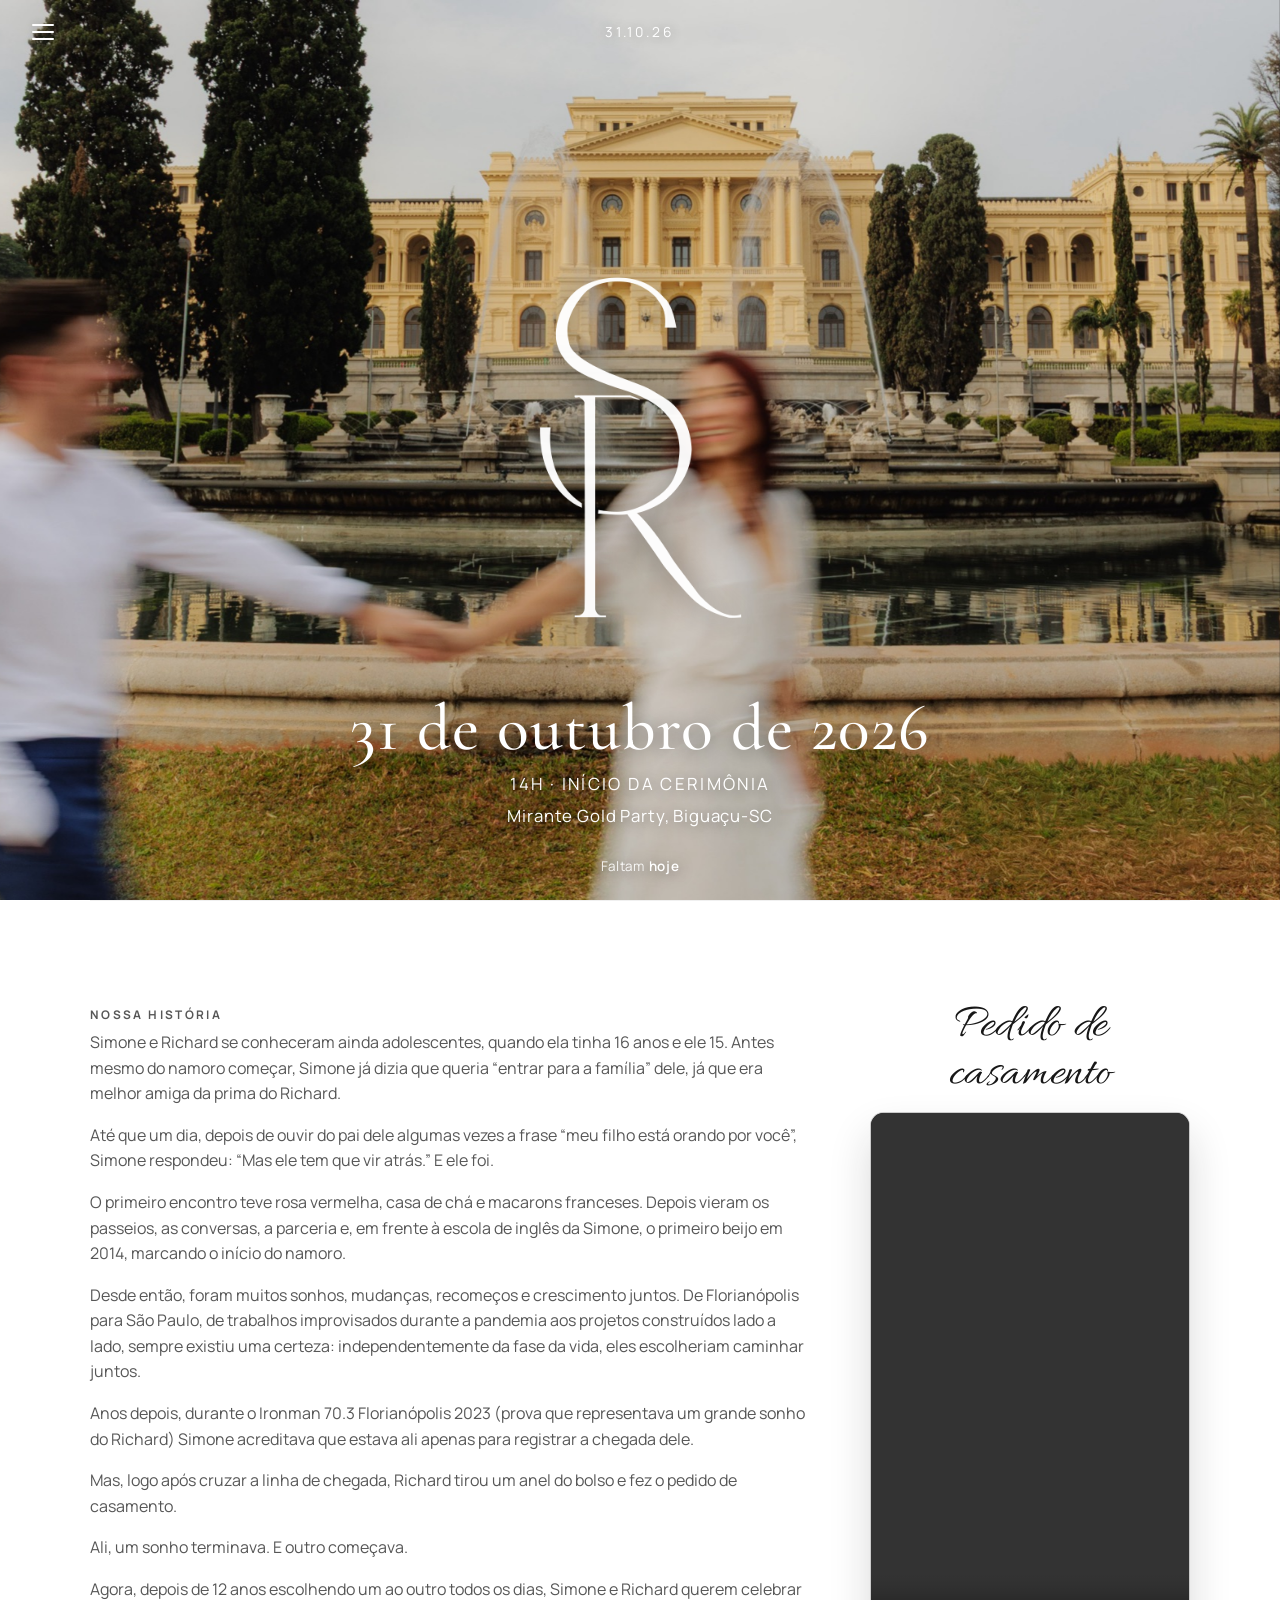
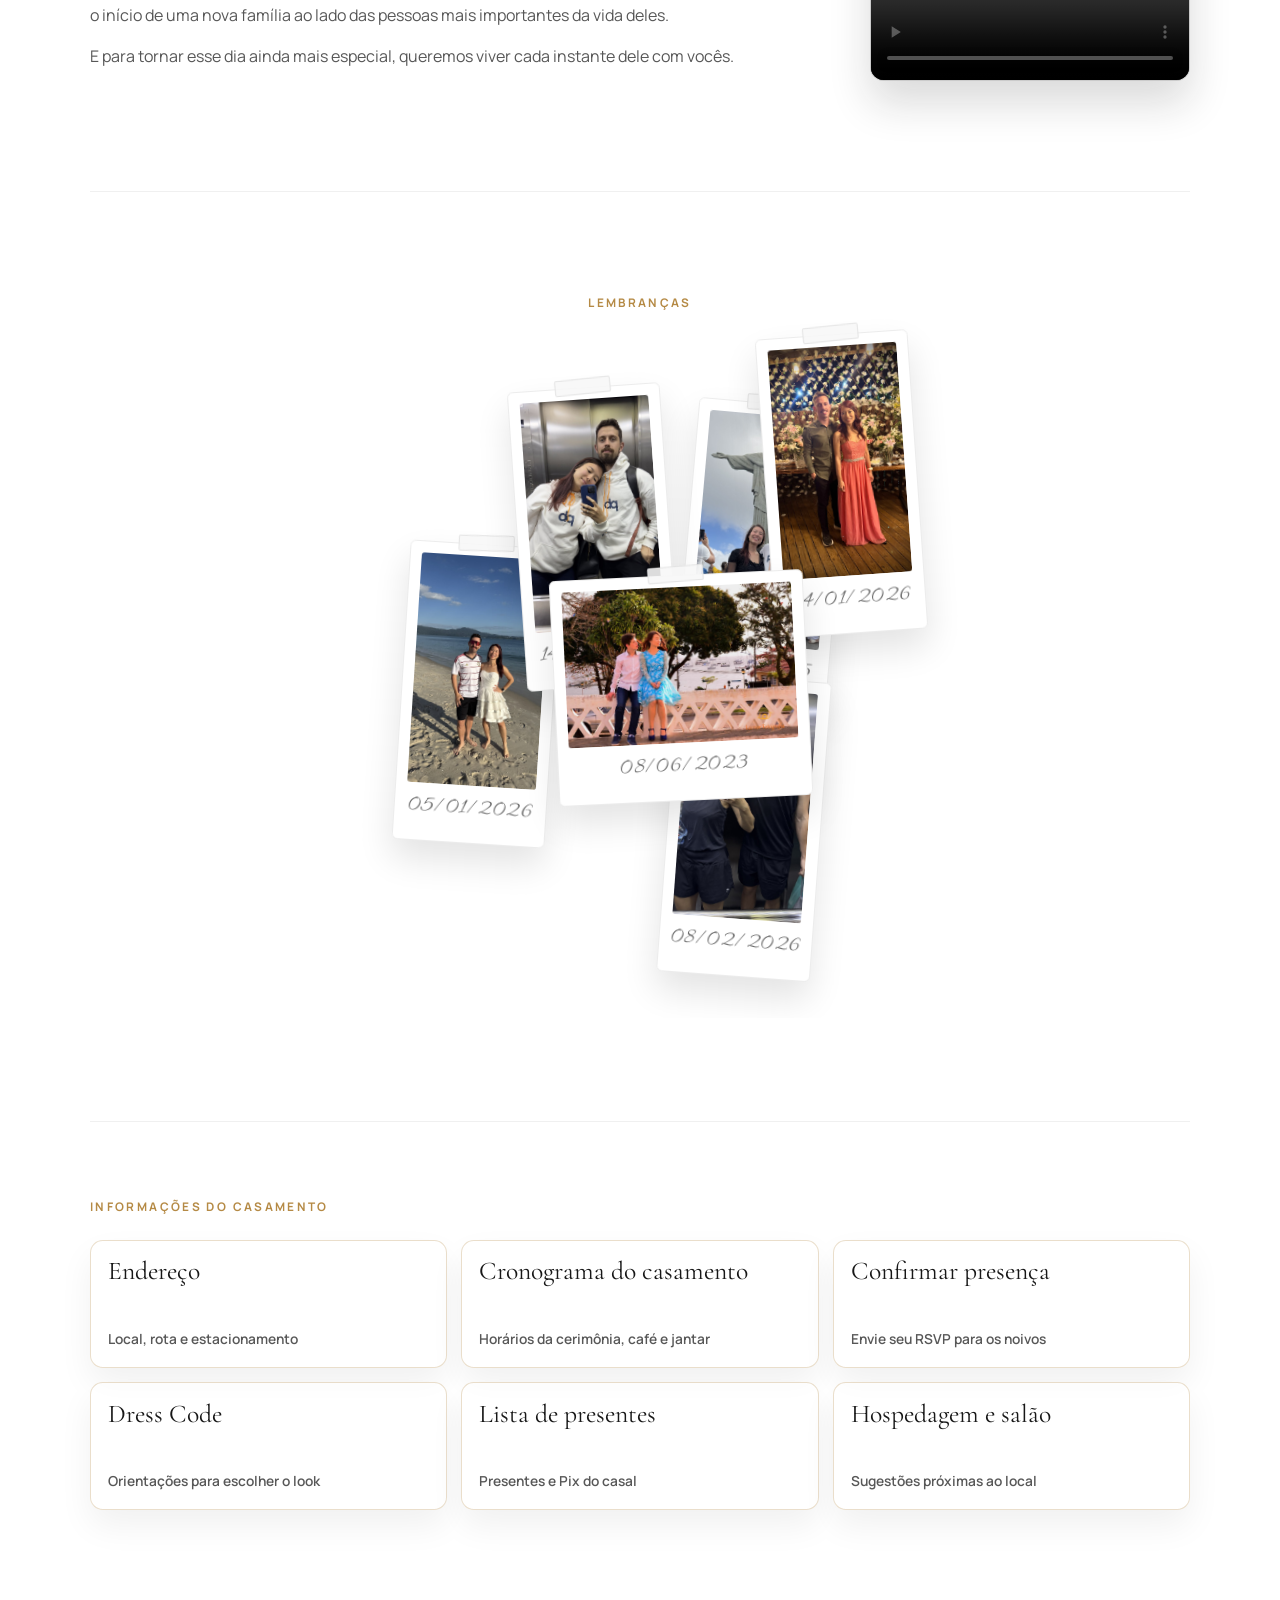
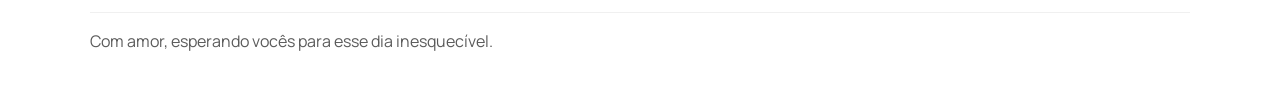
==== commit f762f283: "Adiciona indicacao de maquiagem e penteado" ====
--- a/index.html
+++ b/index.html
@@ -15,7 +15,7 @@
       href="https://fonts.googleapis.com/css2?family=Allura&family=Cormorant+Garamond:wght@400;500;600;700&family=Manrope:wght@400;500;600;700&display=swap"
       rel="stylesheet"
     />
-    <link rel="stylesheet" href="styles.css?v=20260820-1" />
+    <link rel="stylesheet" href="styles.css?v=20260820-2" />
   </head>
   <body class="home-page">
     <header class="topbar">
@@ -203,6 +203,6 @@
       <p>Com amor, esperando vocês para esse dia inesquecível.</p>
     </footer>
 
-    <script src="script.js?v=20260820-1"></script>
+    <script src="script.js?v=20260820-2"></script>
   </body>
 </html>
--- a/styles.css
+++ b/styles.css
@@ -549,12 +549,18 @@
 }
 
 .suggestion-card {
-  margin: 1.8rem 0;
   padding: clamp(1.3rem, 3vw, 2rem);
   border: 1px solid rgba(181, 138, 69, 0.28);
   border-radius: var(--radius-xl);
   background: rgba(255, 255, 255, 0.68);
   box-shadow: var(--shadow-soft);
+}
+
+.suggestions-grid {
+  display: grid;
+  grid-template-columns: repeat(2, minmax(0, 1fr));
+  gap: 1rem;
+  margin: 1.8rem 0;
 }
 
 .suggestion-card span {
@@ -575,6 +581,22 @@
 .suggestion-card p {
   margin: 0 0 1.25rem;
   color: var(--text-soft);
+}
+
+.suggestion-list {
+  margin: 0 0 1.25rem;
+  padding-left: 1.1rem;
+  color: var(--text-soft);
+}
+
+.suggestion-list li {
+  margin-bottom: 0.35rem;
+}
+
+.button-row {
+  display: flex;
+  flex-wrap: wrap;
+  gap: 0.7rem;
 }
 
 .button-link {
@@ -599,6 +621,51 @@
   transform: translateY(-2px);
   background: transparent;
   color: #171717;
+}
+
+.button-link-ghost {
+  background: transparent;
+  color: #171717;
+}
+
+.button-link-ghost:hover,
+.button-link-ghost:focus-visible {
+  background: #171717;
+  color: #fff;
+}
+
+.salon-info {
+  display: grid;
+  grid-template-columns: minmax(0, 1fr) minmax(210px, 0.72fr) minmax(210px, 0.72fr);
+  gap: 1rem;
+  align-items: start;
+  margin-top: 1rem;
+}
+
+.salon-info > div,
+.salon-info figure {
+  margin: 0;
+  padding: clamp(1rem, 2vw, 1.25rem);
+  border: 1px solid rgba(232, 232, 232, 0.9);
+  border-radius: var(--radius-lg);
+  background: rgba(255, 255, 255, 0.62);
+  box-shadow: 0 16px 34px rgba(23, 23, 23, 0.05);
+}
+
+.salon-info h2 {
+  margin: 0 0 0.5rem;
+  font-size: clamp(1.7rem, 3vw, 2.45rem);
+}
+
+.salon-info p {
+  margin: 0 0 0.75rem;
+  color: var(--text-soft);
+}
+
+.salon-info img {
+  display: block;
+  width: 100%;
+  border-radius: 0.75rem;
 }
 
 .memories-section {
@@ -1251,6 +1318,8 @@
   .detail-visual-layout,
   .rsvp-layout,
   .suggestion-grid,
+  .suggestions-grid,
+  .salon-info,
   .home-links-grid {
     grid-template-columns: 1fr;
   }
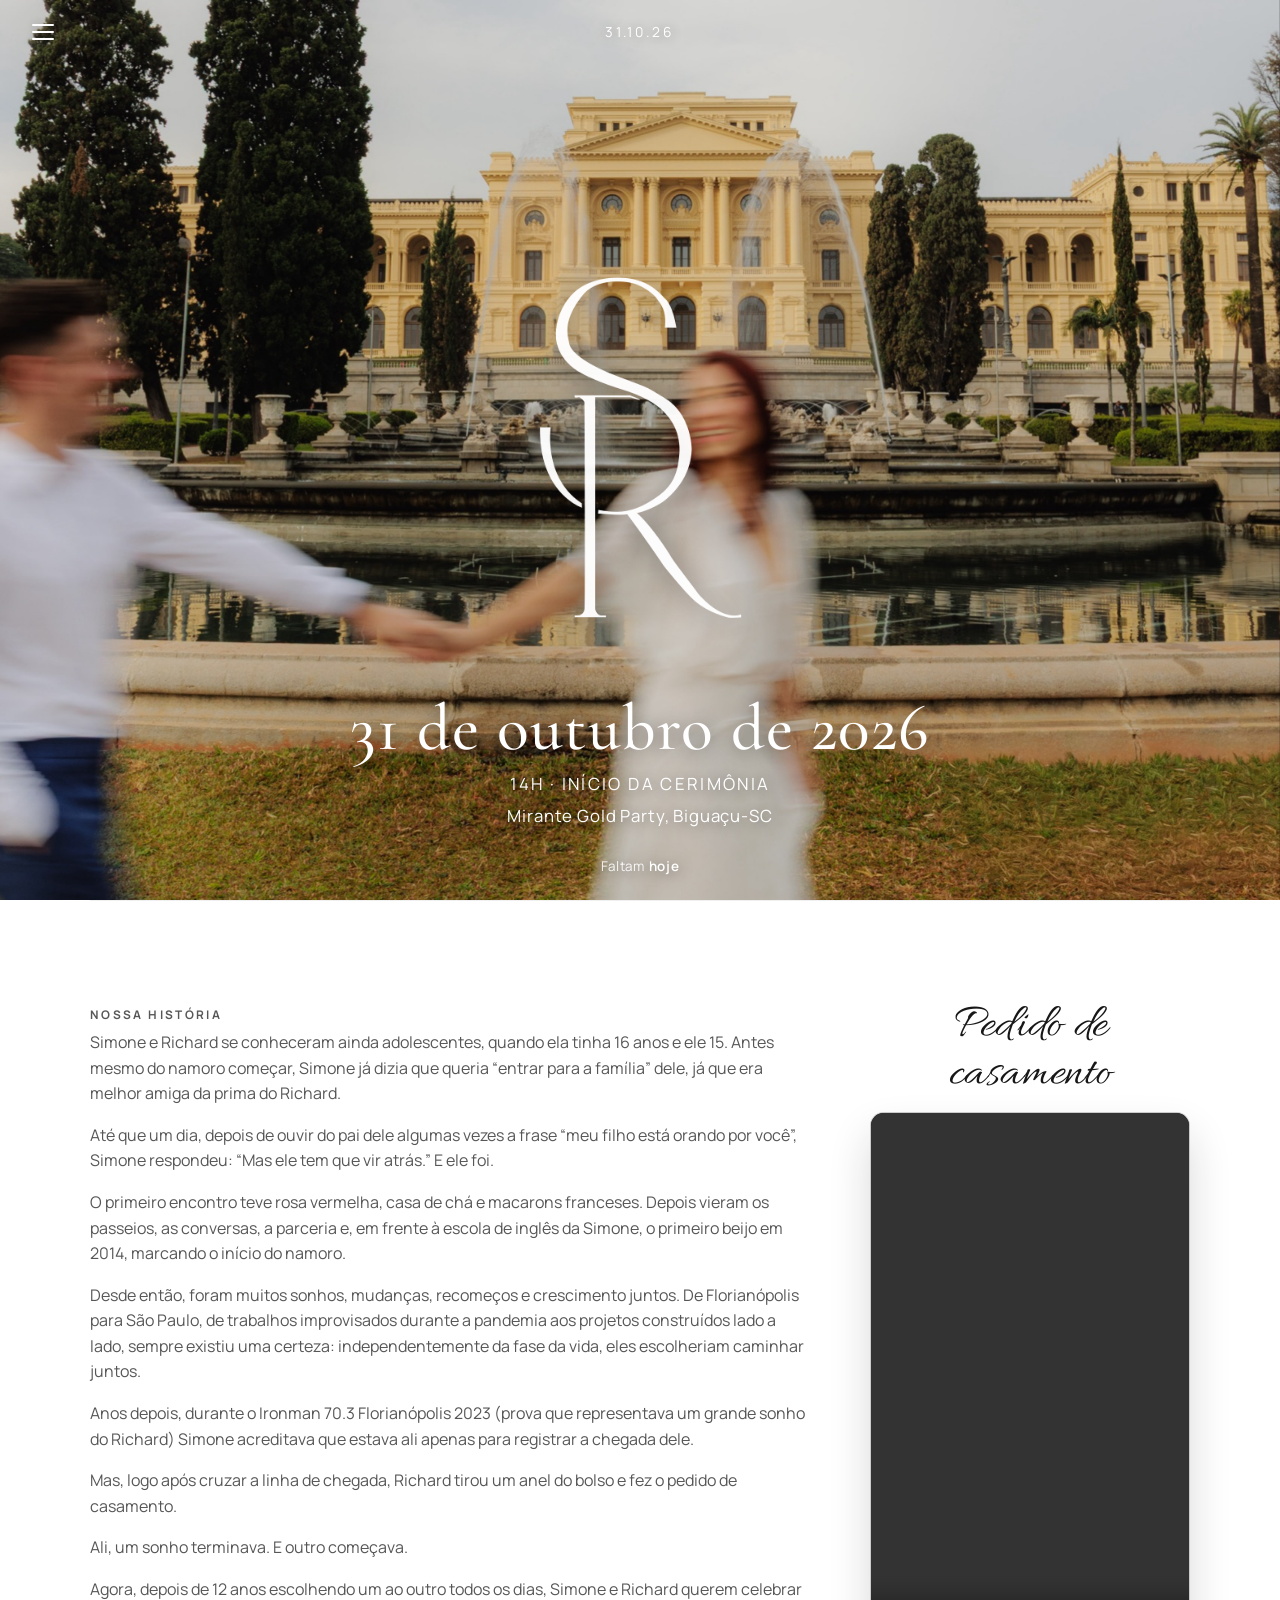
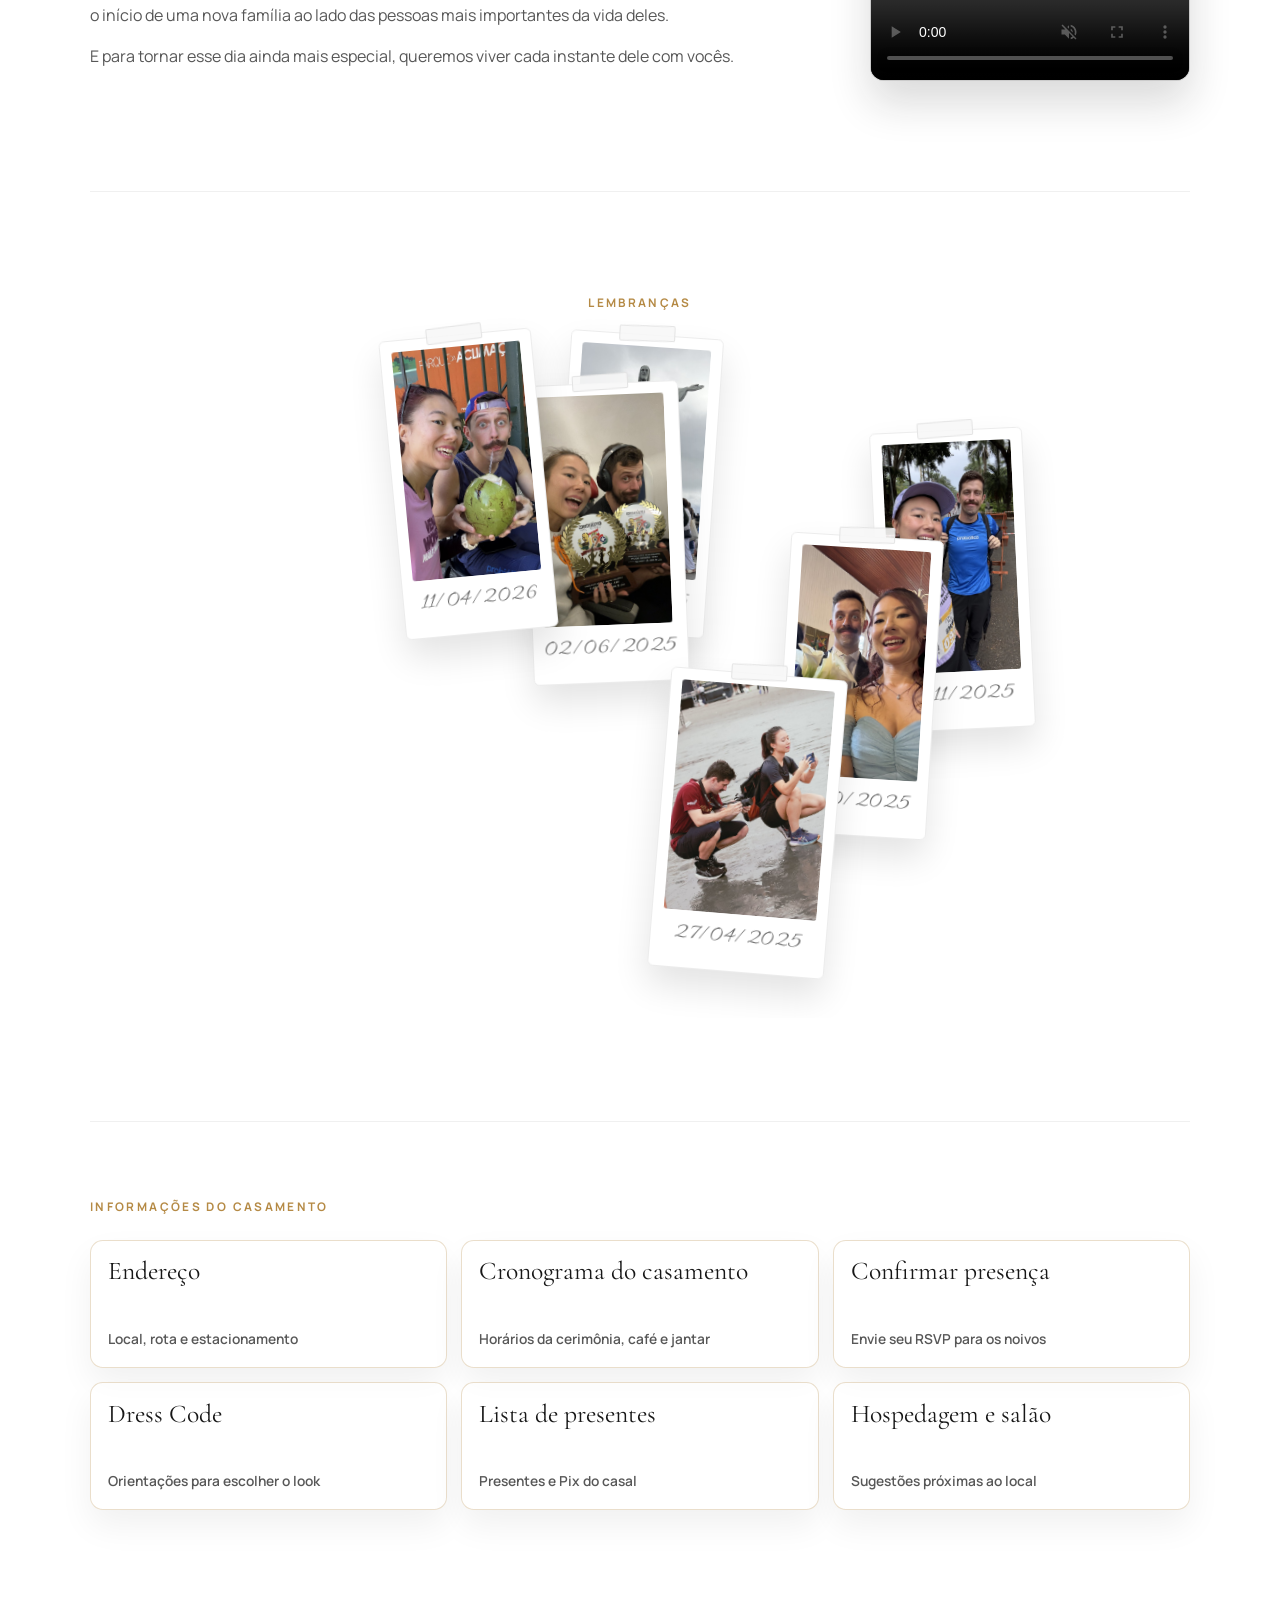
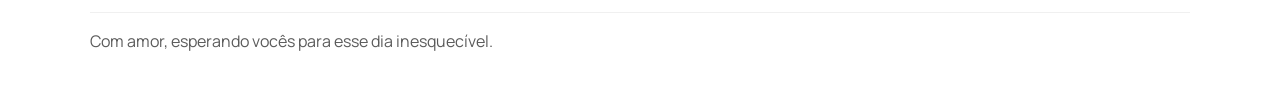
==== commit 53f007bb: "Adiciona indicacao Francine Beauty" ====
--- a/index.html
+++ b/index.html
@@ -15,7 +15,7 @@
       href="https://fonts.googleapis.com/css2?family=Allura&family=Cormorant+Garamond:wght@400;500;600;700&family=Manrope:wght@400;500;600;700&display=swap"
       rel="stylesheet"
     />
-    <link rel="stylesheet" href="styles.css?v=20260820-2" />
+    <link rel="stylesheet" href="styles.css?v=20260820-3" />
   </head>
   <body class="home-page">
     <header class="topbar">
@@ -203,6 +203,6 @@
       <p>Com amor, esperando vocês para esse dia inesquecível.</p>
     </footer>
 
-    <script src="script.js?v=20260820-2"></script>
+    <script src="script.js?v=20260820-3"></script>
   </body>
 </html>
--- a/styles.css
+++ b/styles.css
@@ -558,7 +558,7 @@
 
 .suggestions-grid {
   display: grid;
-  grid-template-columns: repeat(2, minmax(0, 1fr));
+  grid-template-columns: repeat(3, minmax(0, 1fr));
   gap: 1rem;
   margin: 1.8rem 0;
 }
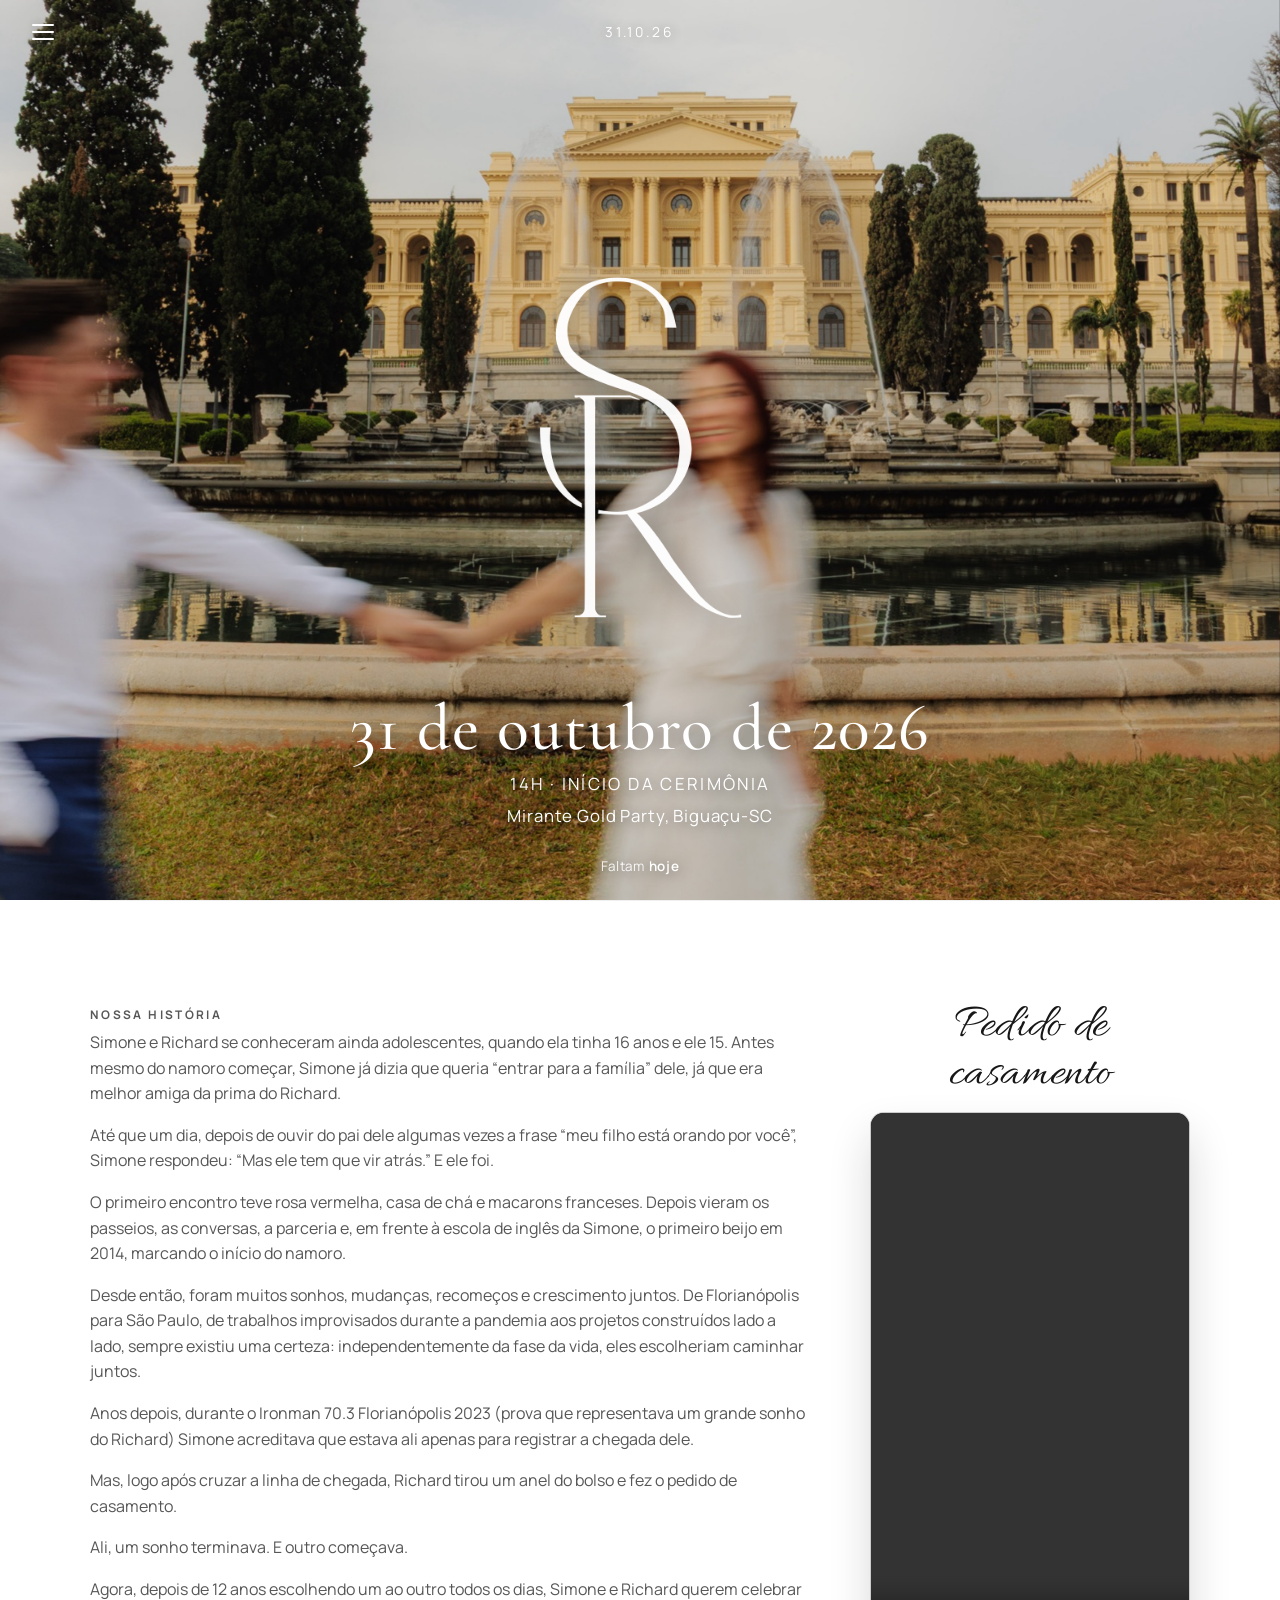
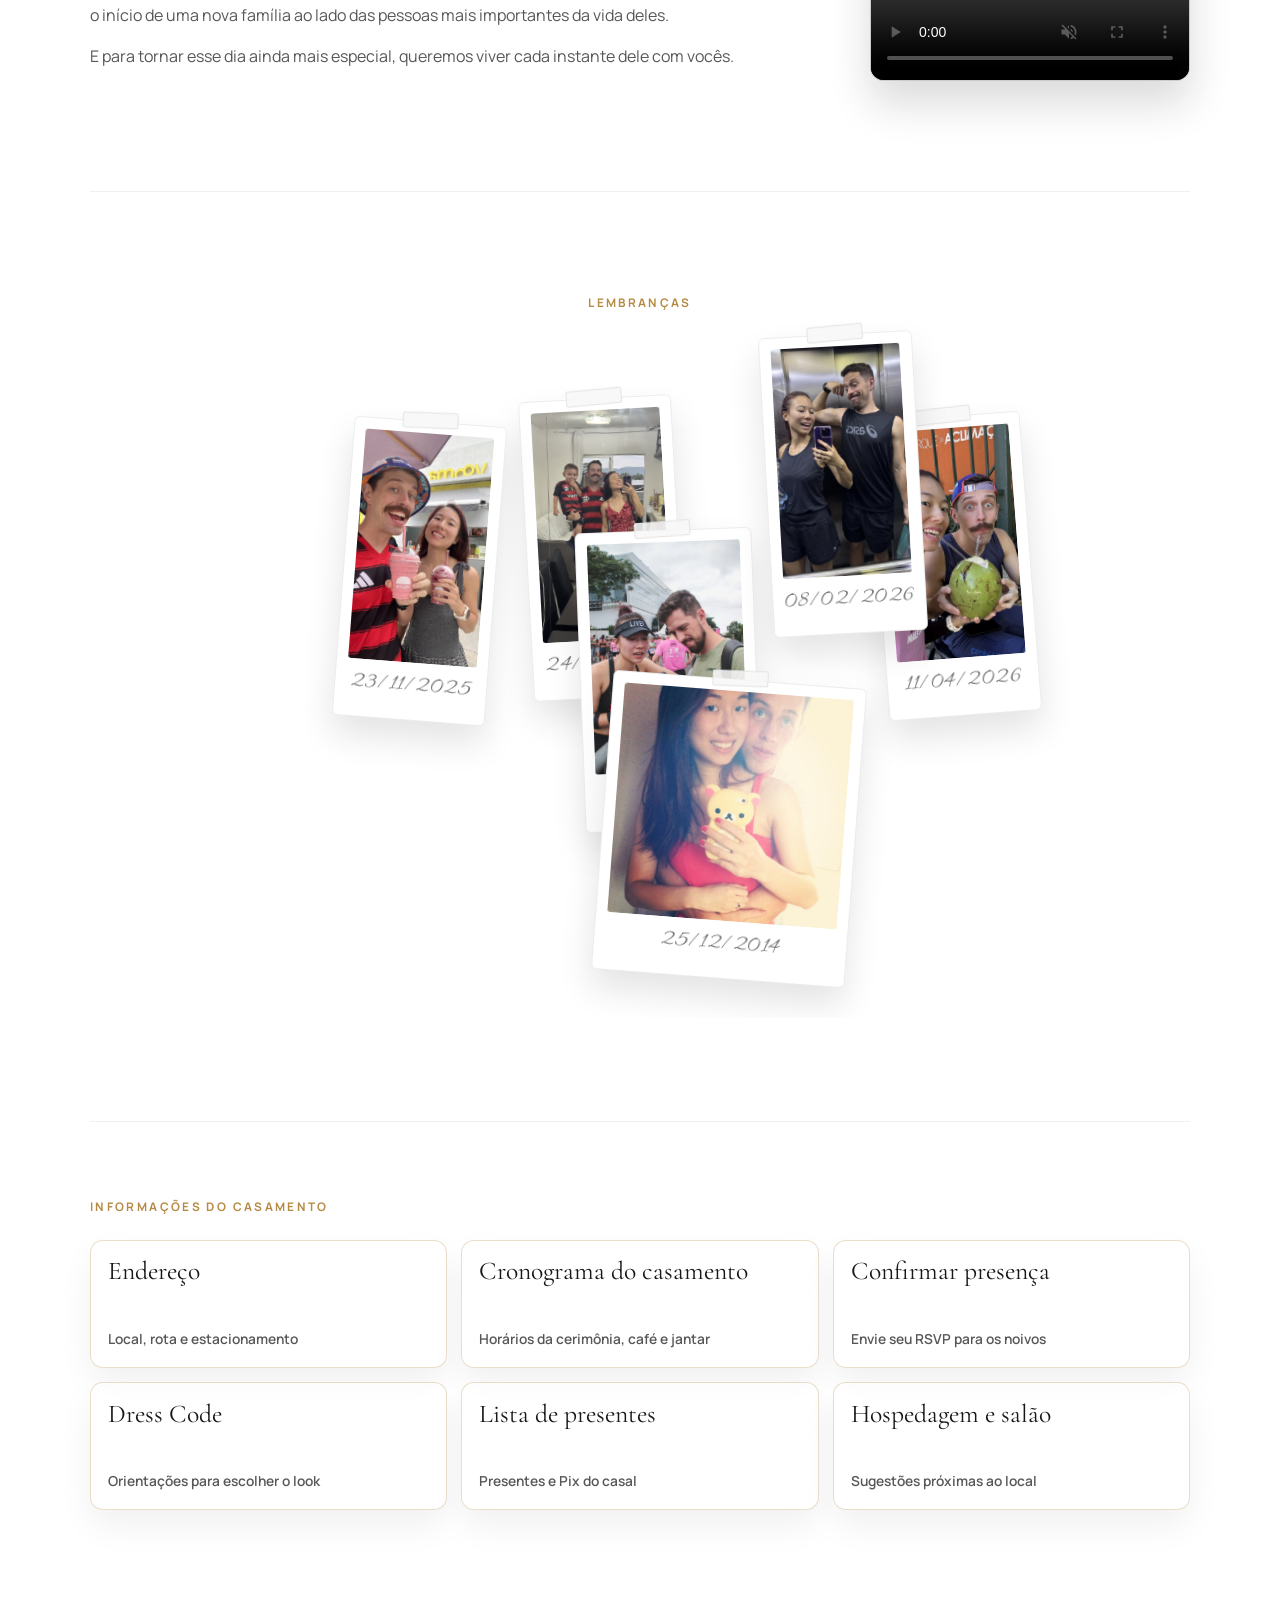
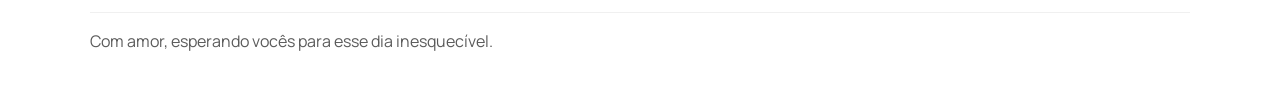
==== commit ed75f751: "Atualiza detalhes Francine Beauty" ====
--- a/index.html
+++ b/index.html
@@ -15,7 +15,7 @@
       href="https://fonts.googleapis.com/css2?family=Allura&family=Cormorant+Garamond:wght@400;500;600;700&family=Manrope:wght@400;500;600;700&display=swap"
       rel="stylesheet"
     />
-    <link rel="stylesheet" href="styles.css?v=20260820-3" />
+    <link rel="stylesheet" href="styles.css?v=20260820-4" />
   </head>
   <body class="home-page">
     <header class="topbar">
@@ -203,6 +203,6 @@
       <p>Com amor, esperando vocês para esse dia inesquecível.</p>
     </footer>
 
-    <script src="script.js?v=20260820-3"></script>
+    <script src="script.js?v=20260820-4"></script>
   </body>
 </html>
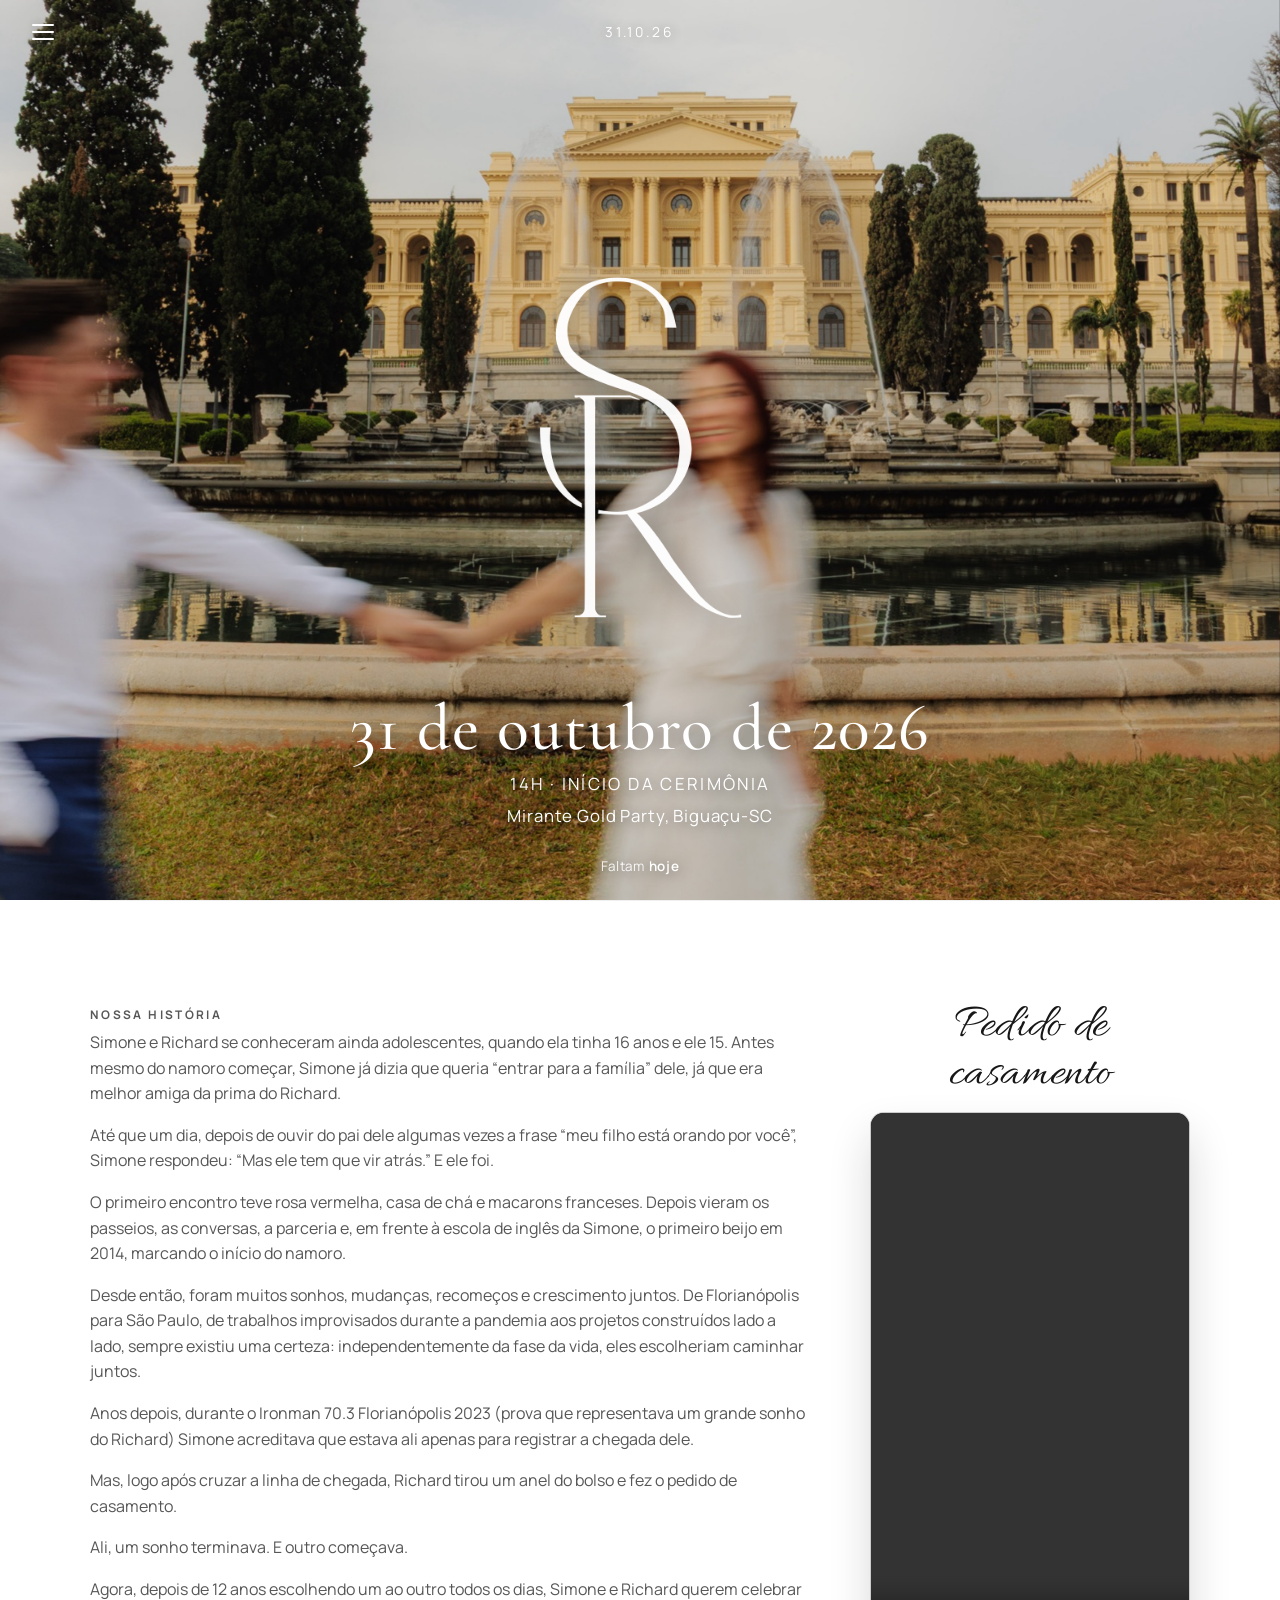
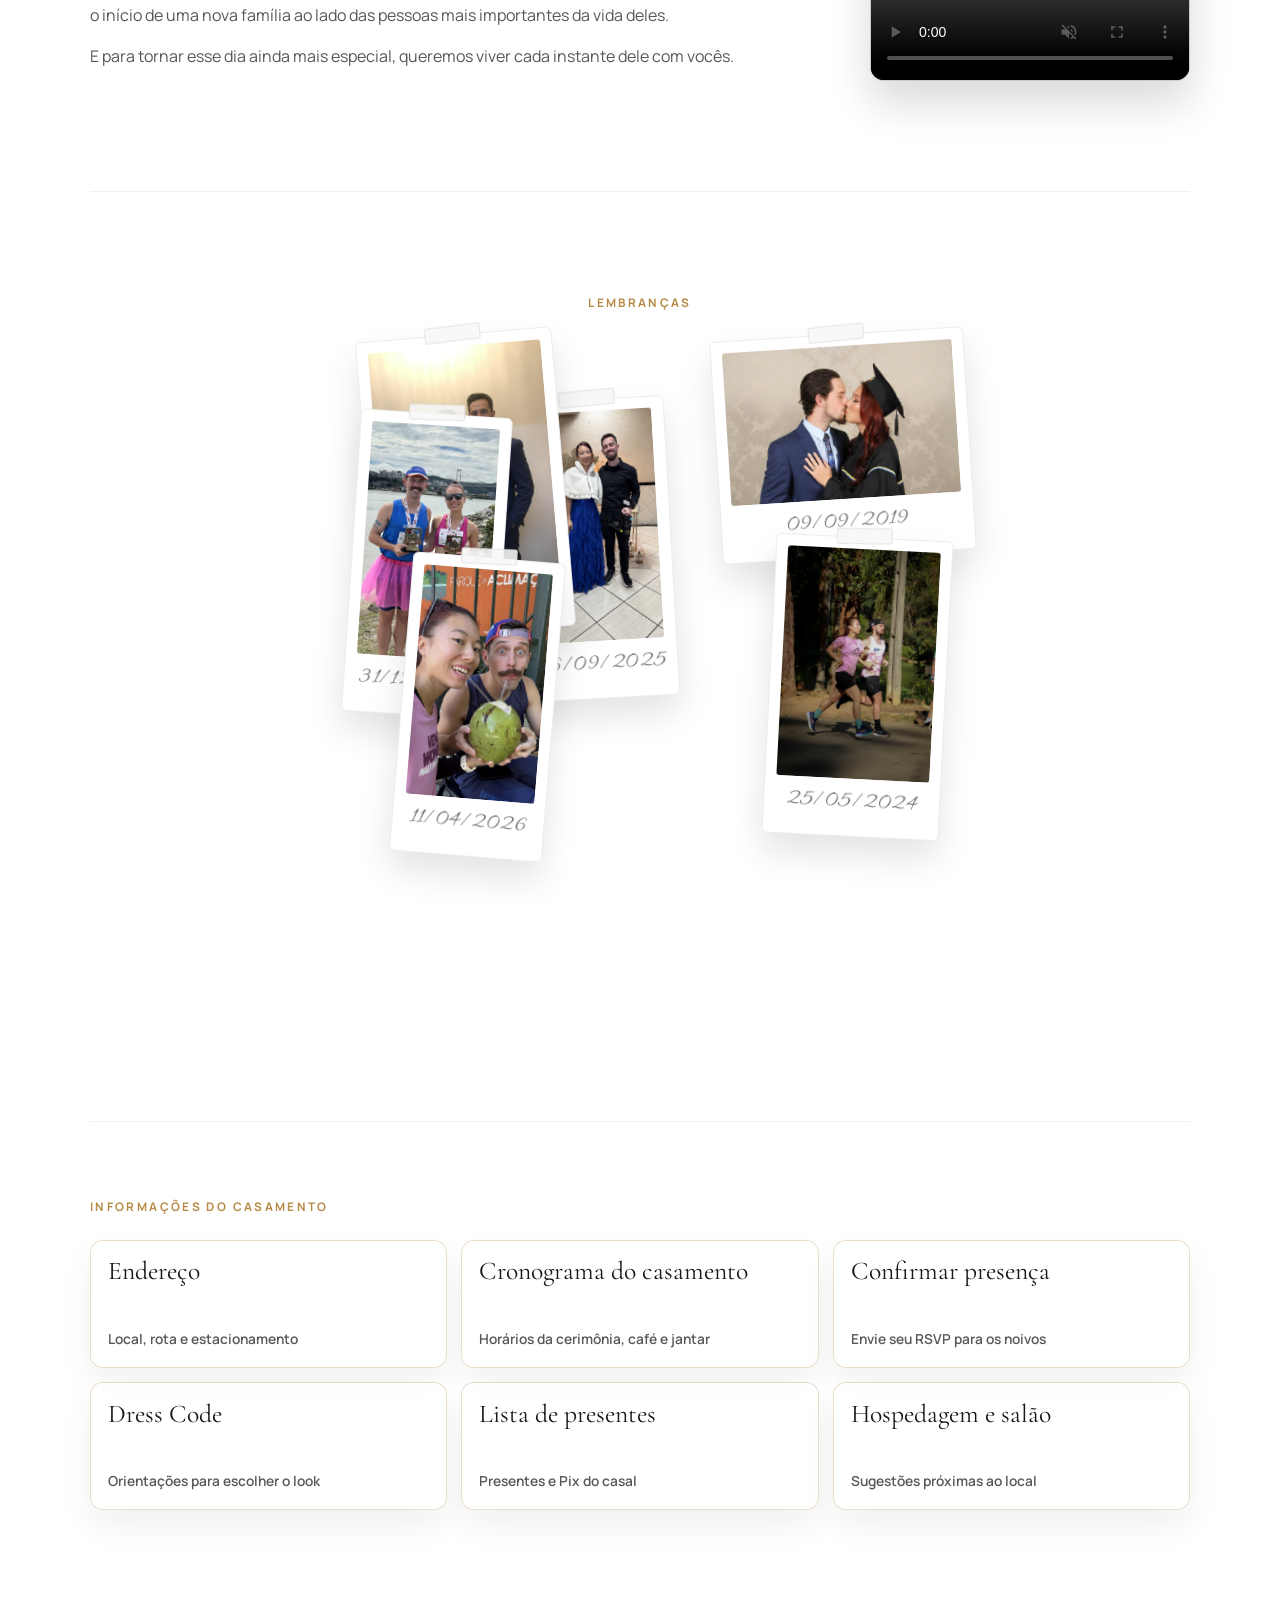
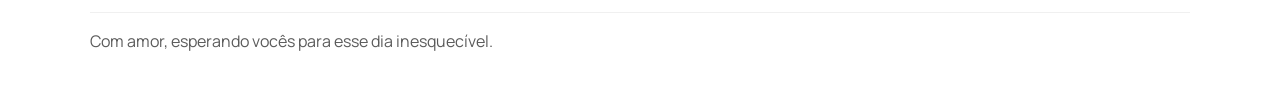
==== commit d52c6a4c: "Adiciona mapa de hoteis em Biguacu" ====
--- a/index.html
+++ b/index.html
@@ -15,7 +15,7 @@
       href="https://fonts.googleapis.com/css2?family=Allura&family=Cormorant+Garamond:wght@400;500;600;700&family=Manrope:wght@400;500;600;700&display=swap"
       rel="stylesheet"
     />
-    <link rel="stylesheet" href="styles.css?v=20260820-4" />
+    <link rel="stylesheet" href="styles.css?v=20260820-5" />
   </head>
   <body class="home-page">
     <header class="topbar">
@@ -203,6 +203,6 @@
       <p>Com amor, esperando vocês para esse dia inesquecível.</p>
     </footer>
 
-    <script src="script.js?v=20260820-4"></script>
+    <script src="script.js?v=20260820-5"></script>
   </body>
 </html>
--- a/styles.css
+++ b/styles.css
@@ -642,6 +642,41 @@
   margin-top: 1rem;
 }
 
+.hotel-map-card {
+  display: grid;
+  grid-template-columns: minmax(240px, 0.55fr) minmax(0, 1fr);
+  gap: 1rem;
+  align-items: stretch;
+  margin: 1rem 0;
+}
+
+.hotel-map-card > div:first-child {
+  padding: clamp(1.2rem, 2.6vw, 1.8rem);
+  border: 1px solid rgba(181, 138, 69, 0.22);
+  border-radius: var(--radius-lg);
+  background: rgba(255, 255, 255, 0.62);
+  box-shadow: 0 16px 34px rgba(23, 23, 23, 0.05);
+}
+
+.hotel-map-card h2 {
+  margin: 0 0 0.55rem;
+  font-size: clamp(1.75rem, 3vw, 2.55rem);
+}
+
+.hotel-map-card p:not(.eyebrow) {
+  margin: 0 0 1.2rem;
+  color: var(--text-soft);
+}
+
+.hotel-map-card .map-card {
+  margin-top: 0;
+  min-height: 100%;
+}
+
+.hotel-map-card iframe {
+  min-height: 360px;
+}
+
 .salon-info > div,
 .salon-info figure {
   margin: 0;
@@ -1319,6 +1354,7 @@
   .rsvp-layout,
   .suggestion-grid,
   .suggestions-grid,
+  .hotel-map-card,
   .salon-info,
   .home-links-grid {
     grid-template-columns: 1fr;
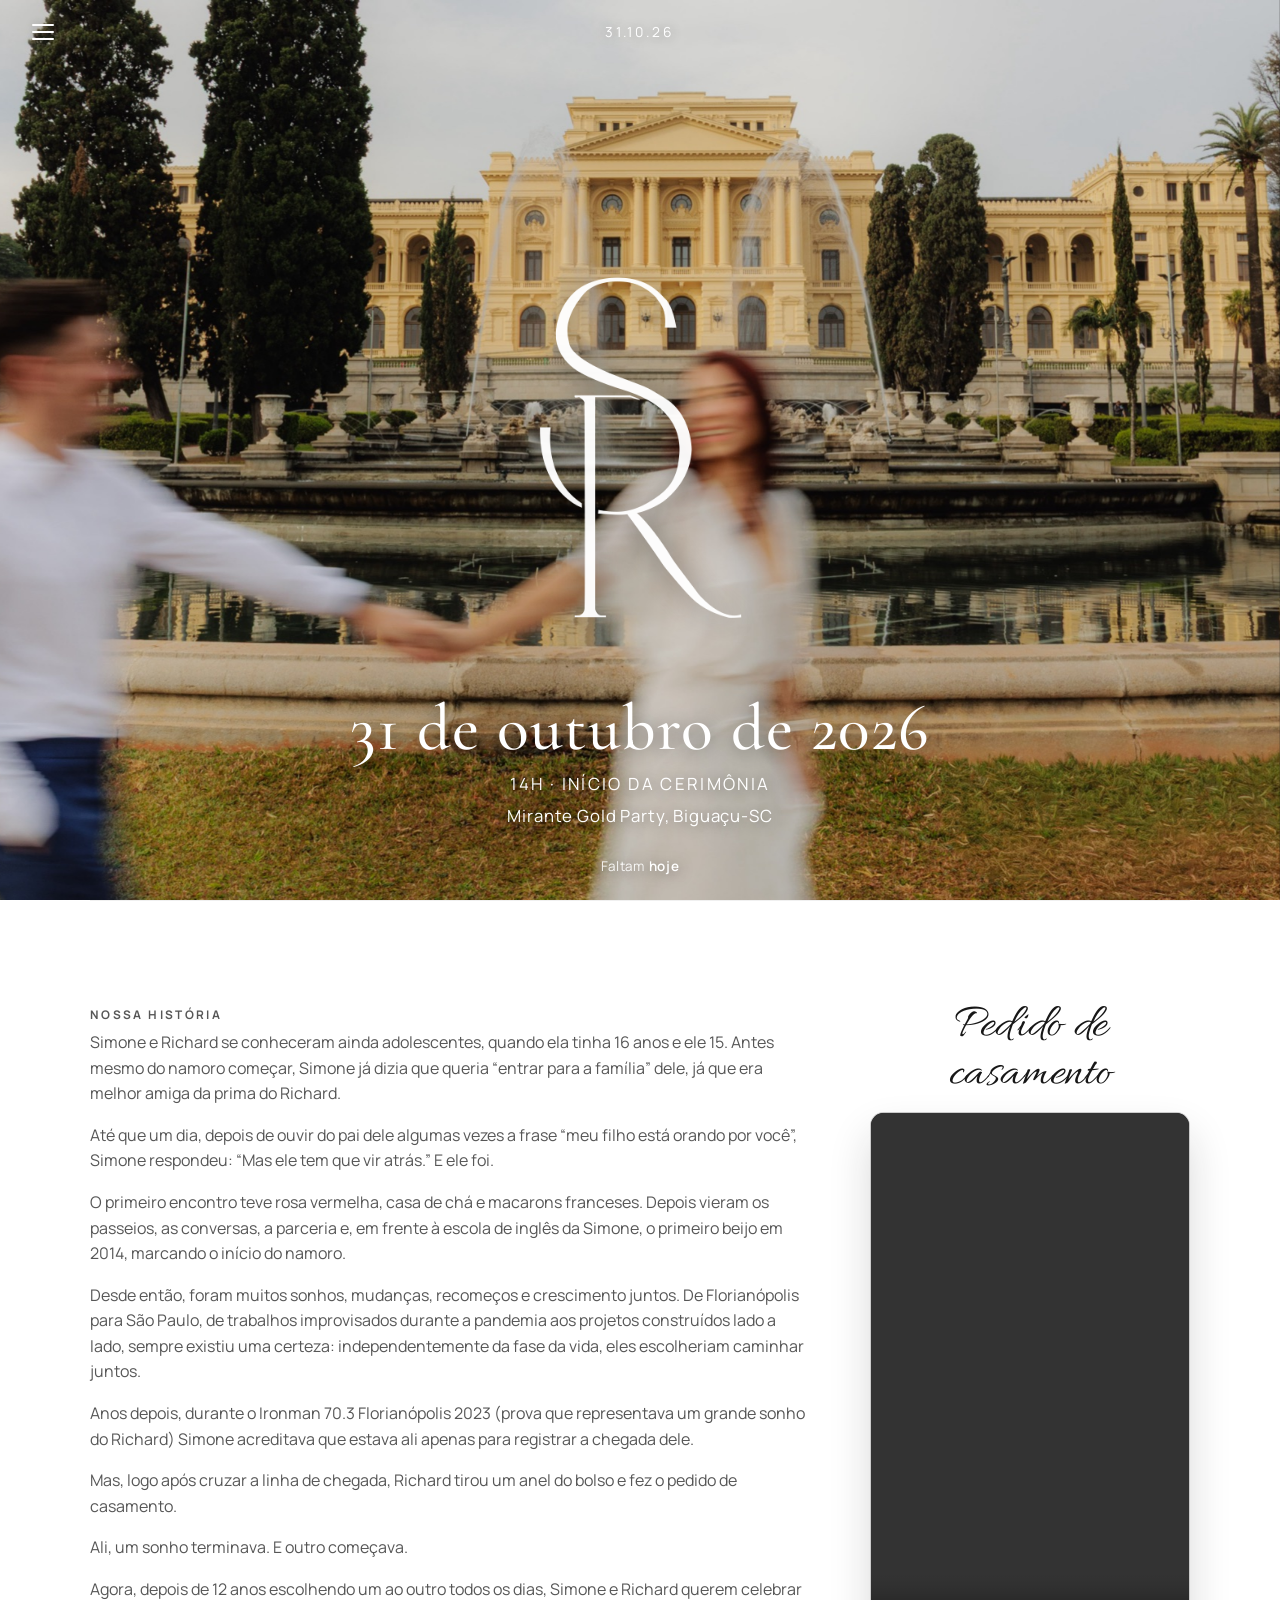
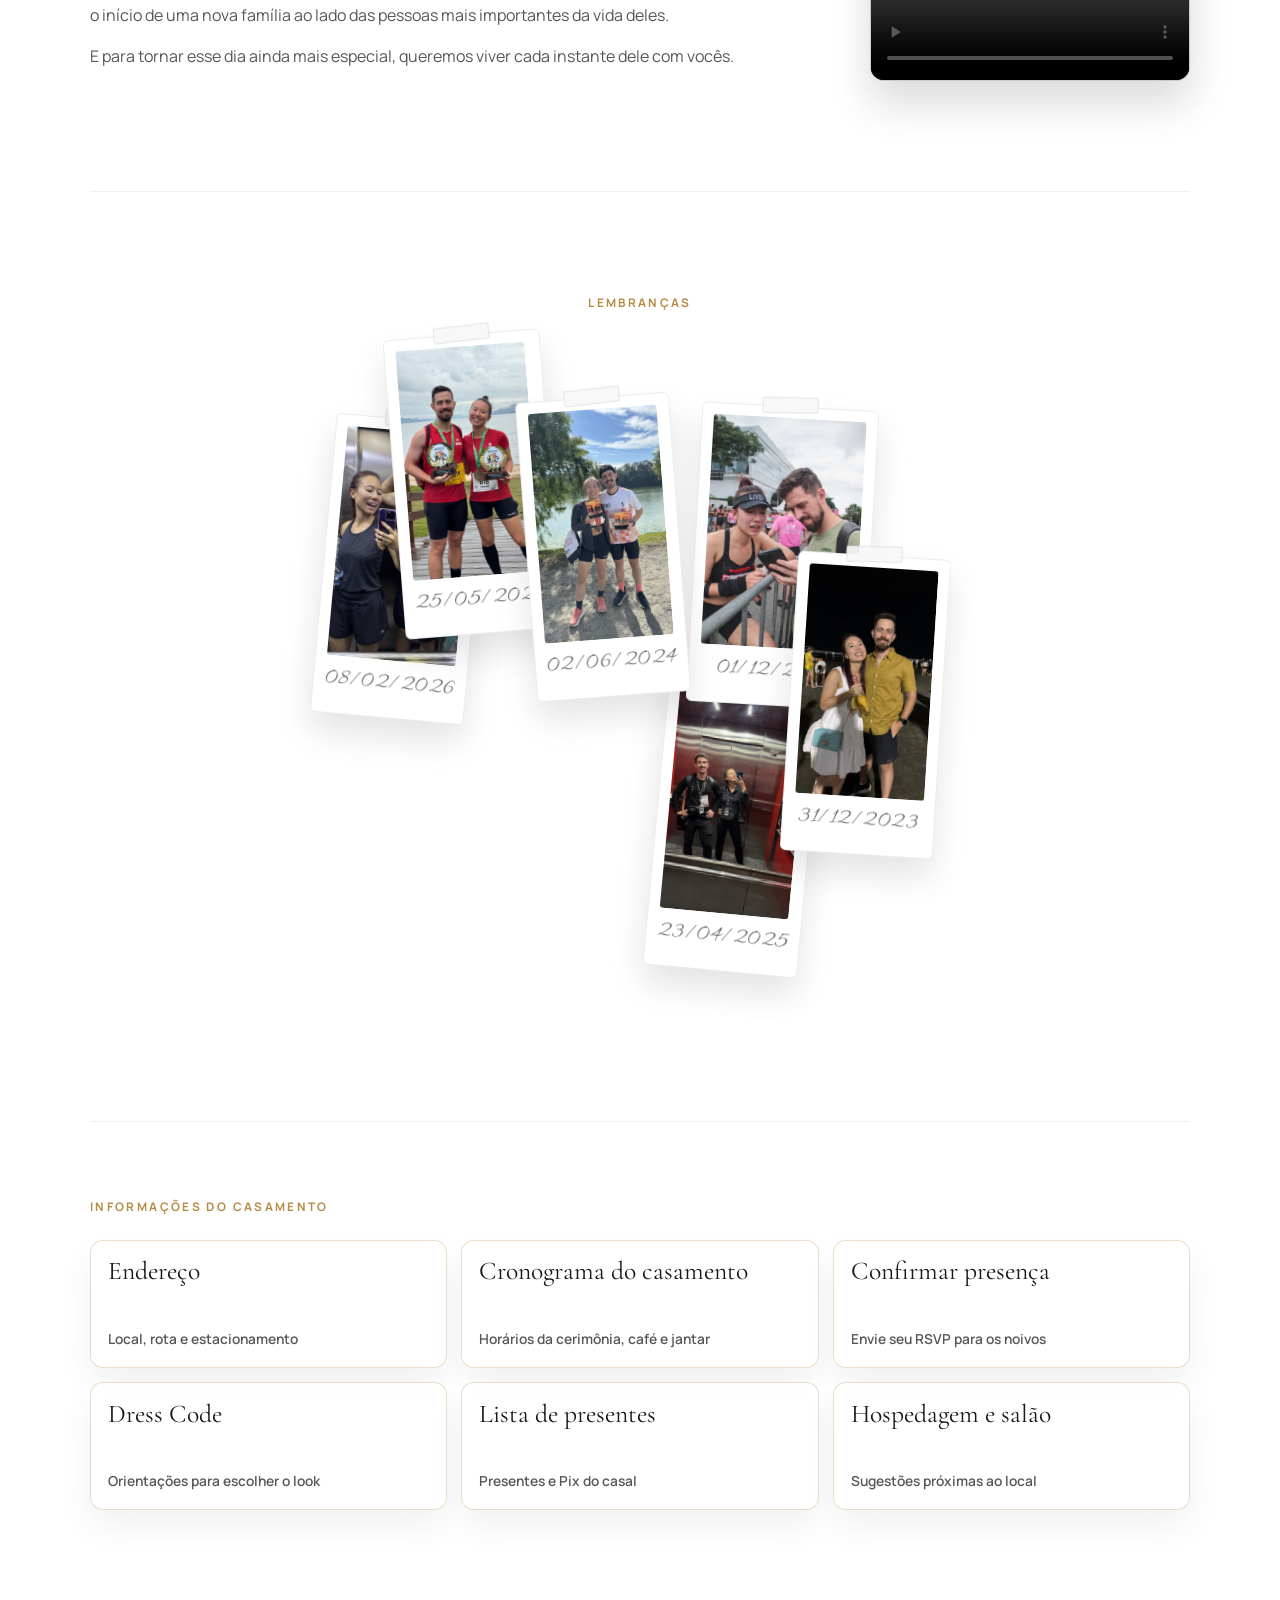
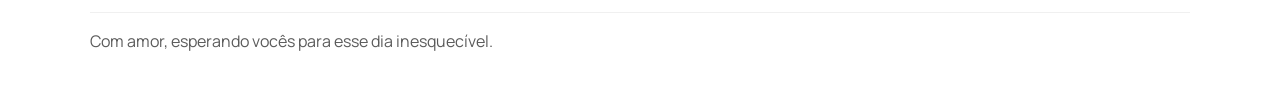
==== commit 836e0744: "Reorganiza hospedagem e salao" ====
--- a/index.html
+++ b/index.html
@@ -15,7 +15,7 @@
       href="https://fonts.googleapis.com/css2?family=Allura&family=Cormorant+Garamond:wght@400;500;600;700&family=Manrope:wght@400;500;600;700&display=swap"
       rel="stylesheet"
     />
-    <link rel="stylesheet" href="styles.css?v=20260820-5" />
+    <link rel="stylesheet" href="styles.css?v=20260820-6" />
   </head>
   <body class="home-page">
     <header class="topbar">
@@ -203,6 +203,6 @@
       <p>Com amor, esperando vocês para esse dia inesquecível.</p>
     </footer>
 
-    <script src="script.js?v=20260820-5"></script>
+    <script src="script.js?v=20260820-6"></script>
   </body>
 </html>
--- a/styles.css
+++ b/styles.css
@@ -563,6 +563,28 @@
   margin: 1.8rem 0;
 }
 
+.suggestion-group {
+  margin-top: clamp(2.2rem, 5vw, 3.8rem);
+}
+
+.suggestion-group > .eyebrow {
+  margin-bottom: 0.7rem;
+}
+
+.lodging-grid,
+.beauty-grid {
+  grid-template-columns: repeat(2, minmax(0, 1fr));
+  margin-top: 0;
+}
+
+.map-suggestion-card .map-card {
+  margin-top: 1rem;
+}
+
+.map-suggestion-card iframe {
+  min-height: 280px;
+}
+
 .suggestion-card span {
   display: inline-block;
   margin-bottom: 0.55rem;
@@ -640,6 +662,10 @@
   gap: 1rem;
   align-items: start;
   margin-top: 1rem;
+}
+
+.salon-images {
+  grid-template-columns: repeat(2, minmax(0, 1fr));
 }
 
 .hotel-map-card {
